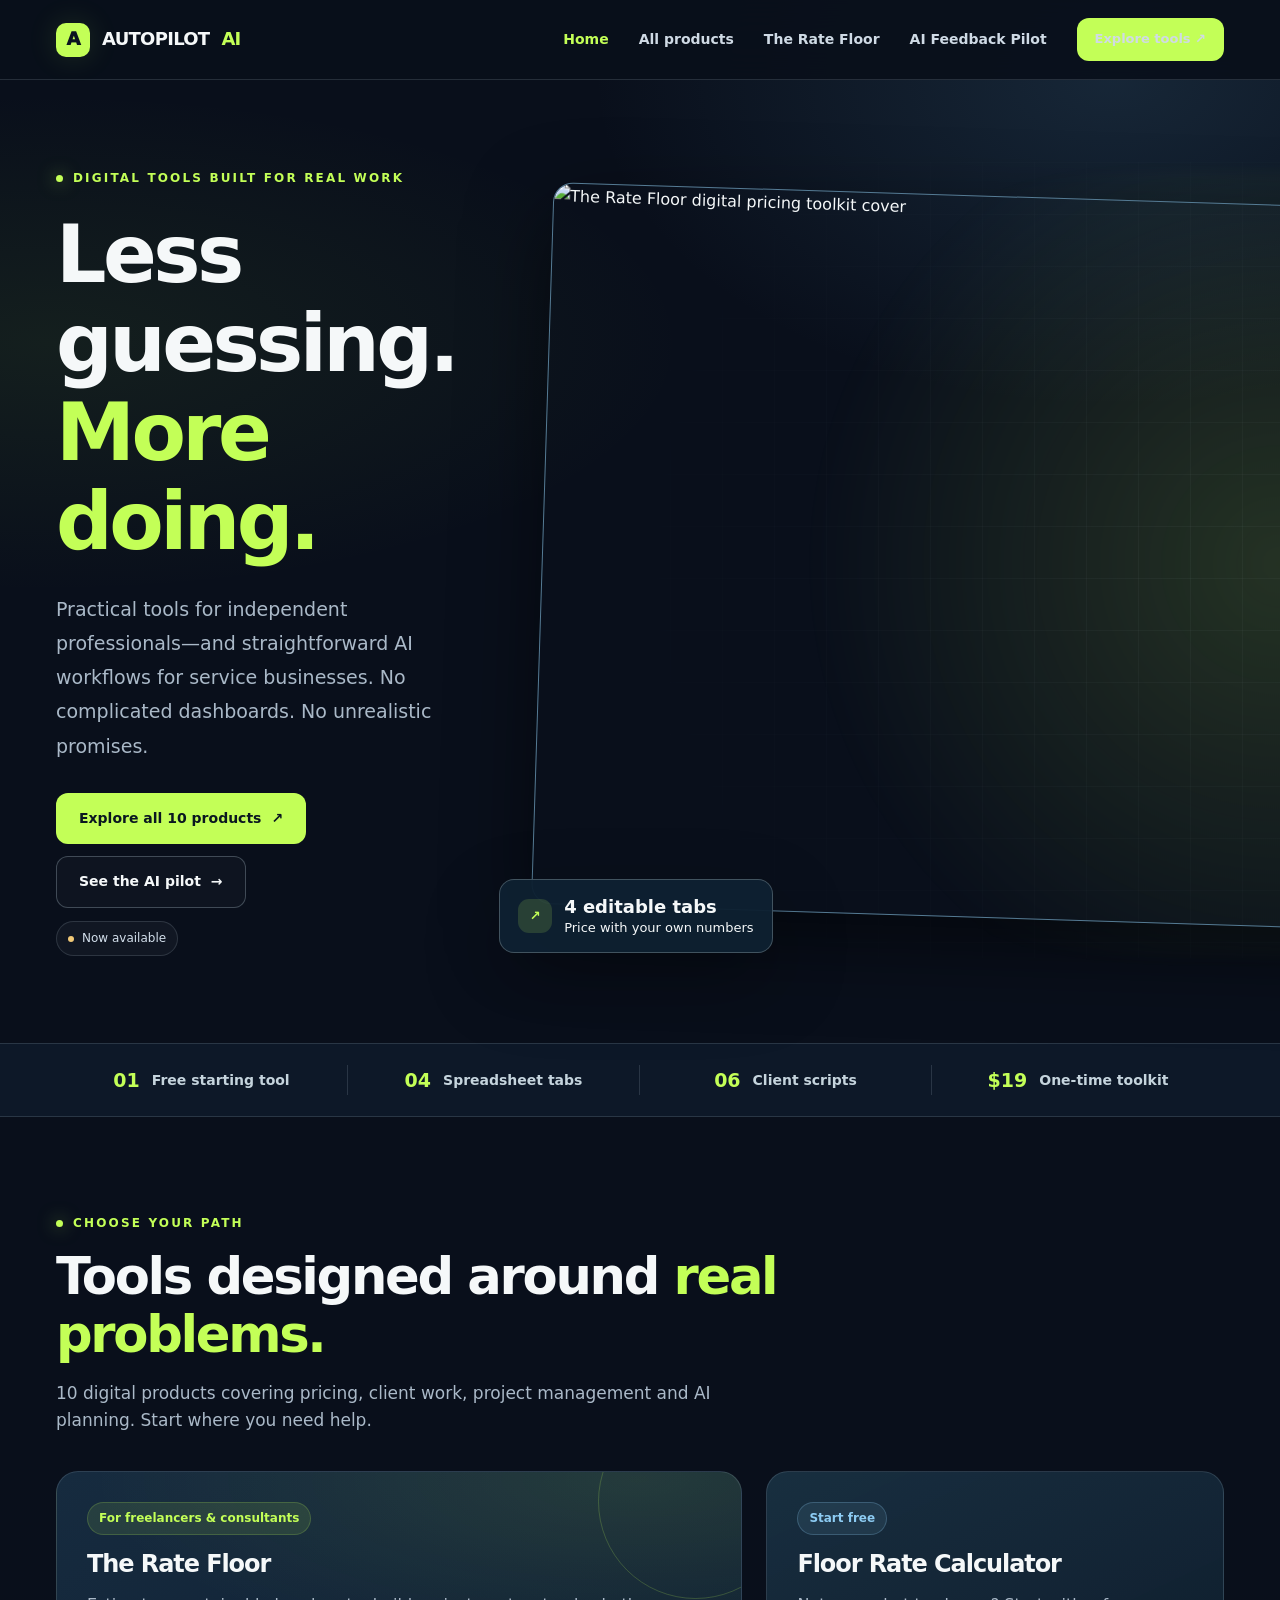
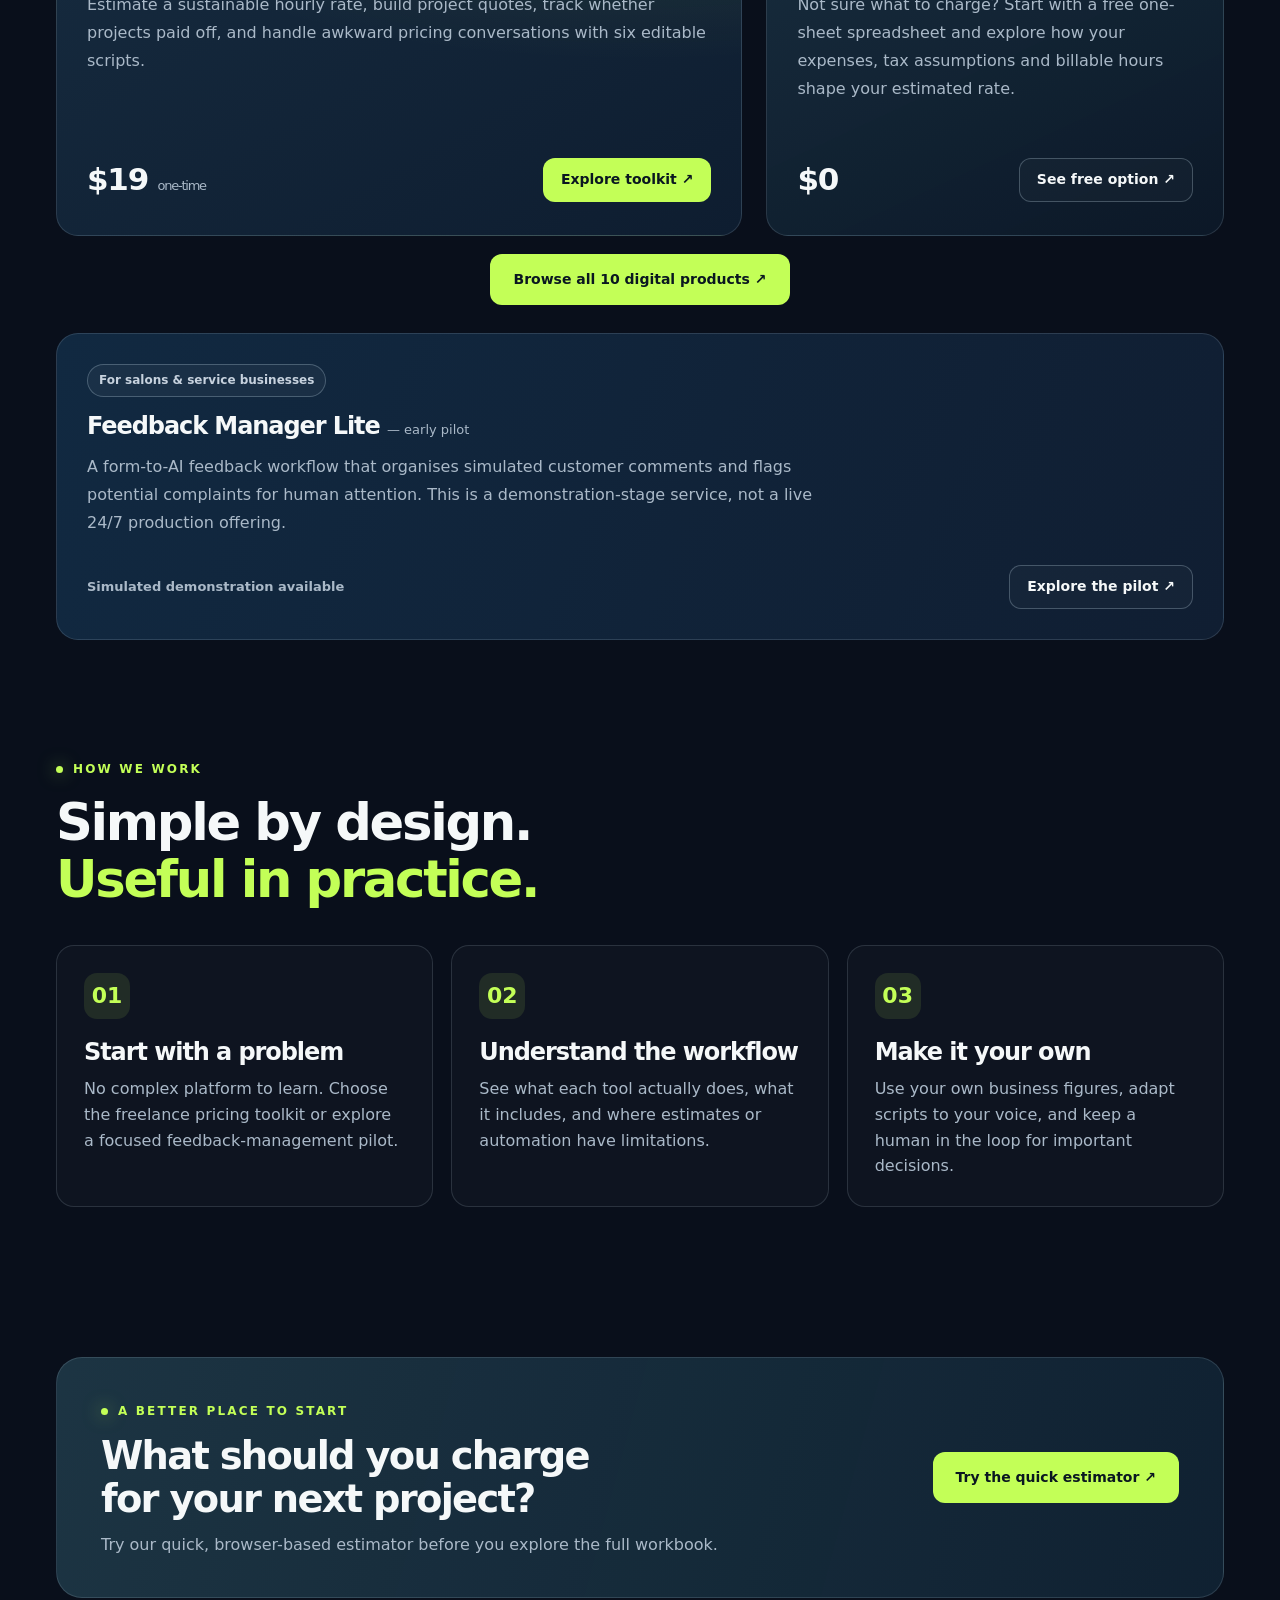
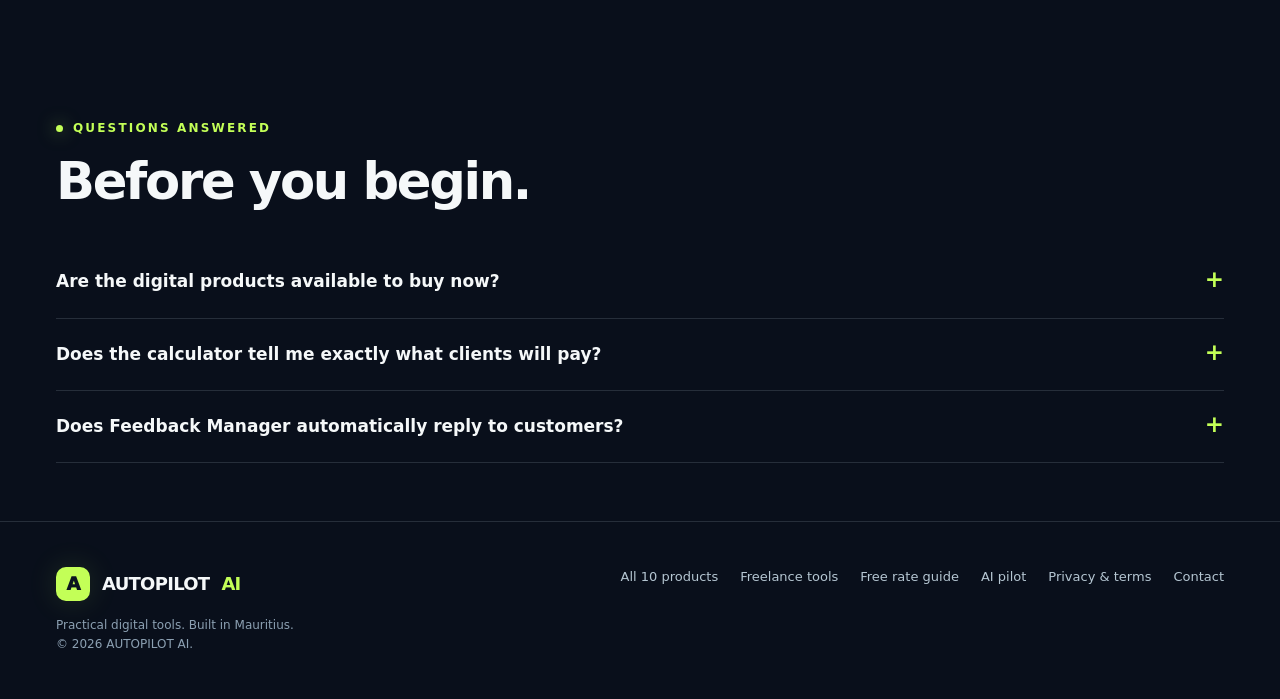
==== index.html @ db0a0a44 "Launch: link full product catalog from homepage" ====
<!doctype html>
<html lang="en">
<head>
  <meta charset="utf-8">
  <meta name="viewport" content="width=device-width,initial-scale=1">
  <title>AUTOPILOT AI | Practical tools for freelancers and service businesses</title>
  <meta name="description" content="Explore 10 digital products for freelancers and small businesses: price calculators, client trackers, invoicing tools, project planning and AI pilot discovery.">
  <meta name="theme-color" content="#090f1b">
  <meta property="og:type" content="website">
  <meta property="og:title" content="AUTOPILOT AI — tools for work that matters">
  <meta property="og:description" content="Freelance pricing tools, useful templates, and an early AI feedback pilot. Start with the free rate calculator.">
  <meta property="og:image" content="https://public-files.gumroad.com/9pat2enwmlwubpyuks0jd1e34m5k">
  <link rel="icon" href="assets/favicon.svg" type="image/svg+xml">
  <link rel="stylesheet" href="styles.css">
  <script defer src="config.js"></script><script defer src="app.js"></script>
<link rel="canonical" href="https://autopilot-ai-site.onrender.com/"><meta property="og:url" content="https://autopilot-ai-site.onrender.com/"><script type="application/ld+json">{"@context":"https://schema.org","@type":"WebSite","name":"AUTOPILOT AI","url":"https://autopilot-ai-site.onrender.com/","description":"Tools for freelancers and a simulated business-feedback pilot."}</script></head>
<body>
  <header class="nav-wrap">
    <nav class="nav container" aria-label="Main navigation">
      <a class="logo" href="index.html" aria-label="AUTOPILOT AI homepage"><span class="logo-symbol" aria-hidden="true">A</span>AUTOPILOT<span class="lime">AI</span></a>
      <button class="nav-menu" data-menu-button aria-label="Toggle navigation" aria-expanded="false" aria-controls="navigation">☰ Menu</button>
      <div class="nav-links" id="navigation" data-nav-links>
        <a href="index.html" aria-current="page">Home</a><a href="catalog.html">All products</a><a href="rate-floor.html">The Rate Floor</a><a href="feedback-manager.html">AI Feedback Pilot</a><a class="button button-primary button-sm nav-cta" href="rate-floor.html">Explore tools ↗</a>
      </div>
    </nav>
  </header>

  <main>
    <section class="hero">
      <div class="container hero-grid">
        <div>
          <div class="eyebrow">Digital tools built for real work</div>
          <h1>Less guessing.<br><span class="lime">More doing.</span></h1>
          <p class="lead">Practical tools for independent professionals—and straightforward AI workflows for service businesses. No complicated dashboards. No unrealistic promises.</p>
          <div class="button-row">
            <a class="button button-primary" href="catalog.html">Explore all 10 products <span aria-hidden="true">↗</span></a>
            <a class="button button-outline" href="feedback-manager.html">See the AI pilot <span aria-hidden="true">→</span></a>
          </div>
          <p class="subnote"><span class="availability" data-shop-status>Available now · Gumroad checkout</span></p>
        </div>
        <div class="hero-visual" aria-label="The Rate Floor product preview">
          <div class="visual-halo" aria-hidden="true"></div><div class="visual-grid" aria-hidden="true"></div>
          <div class="product-art"><img src="https://public-files.gumroad.com/9pat2enwmlwubpyuks0jd1e34m5k" alt="The Rate Floor digital pricing toolkit cover" width="1280" height="720"></div>
          <div class="float-tag float-tag-one"><span class="mini-symbol" aria-hidden="true">↗</span><span><strong>4 editable tabs</strong>Price with your own numbers</span></div>
          <div class="float-tag float-tag-two"><span class="mini-symbol" aria-hidden="true">✦</span><span><strong>6 client scripts</strong>Ready to customise</span></div>
        </div>
      </div>
    </section>
    <section class="stats-bar" aria-label="The Rate Floor at a glance">
      <div class="container stats-inner"><div class="stat"><b>01</b> Free starting tool</div><div class="stat"><b>04</b> Spreadsheet tabs</div><div class="stat"><b>06</b> Client scripts</div><div class="stat"><b>$19</b> One-time toolkit</div></div>
    </section>
    <section class="section" id="products">
      <div class="container">
        <div class="section-heading"><span class="eyebrow">Choose your path</span><h2>Tools designed around <span class="lime">real problems.</span></h2><p>10 digital products covering pricing, client work, project management and AI planning. Start where you need help.</p></div>
        <div class="product-grid">
          <article class="product-card spotlight"><div class="corner-orb" aria-hidden="true"></div><span class="tag">For freelancers & consultants</span><h3>The Rate Floor</h3><p>Estimate a sustainable hourly rate, build project quotes, track whether projects paid off, and handle awkward pricing conversations with six editable scripts.</p><div class="card-bottom"><span class="price">$19 <span class="small muted" style="font-weight:500">one-time</span></span><a href="rate-floor.html" class="button button-primary button-sm">Explore toolkit ↗</a></div></article>
          <article class="product-card"><span class="tag blue">Start free</span><h3>Floor Rate Calculator</h3><p>Not sure what to charge? Start with a free one-sheet spreadsheet and explore how your expenses, tax assumptions and billable hours shape your estimated rate.</p><div class="card-bottom"><span class="price">$0</span><a href="rate-floor.html#free-download" class="button button-outline button-sm">See free option ↗</a></div></article>
        </div>
        <div class="spacer-18"></div>
        <p style="text-align:center;margin-bottom:28px"><a class="button button-primary" href="catalog.html">Browse all 10 digital products ↗</a></p>
        <div class="product-grid" style="grid-template-columns:1fr">
          <article class="product-card" style="min-height:255px;background:linear-gradient(112deg,#112941,#101e32)"><span class="tag gray">For salons & service businesses</span><h3>Feedback Manager Lite <span class="muted small" style="font-weight:500;letter-spacing:0">— early pilot</span></h3><p style="max-width:740px">A form-to-AI feedback workflow that organises simulated customer comments and flags potential complaints for human attention. This is a demonstration-stage service, not a live 24/7 production offering.</p><div class="card-bottom"><span class="muted strong small">Simulated demonstration available</span><a href="feedback-manager.html" class="button button-outline button-sm">Explore the pilot ↗</a></div></article>
        </div>
      </div>
    </section>
    <section class="section" style="padding-top:23px">
      <div class="container"><div class="section-heading"><span class="eyebrow">How we work</span><h2>Simple by design.<br><span class="lime">Useful in practice.</span></h2></div><div class="feature-grid">
        <article class="feature"><span class="feature-icon" aria-hidden="true">01</span><h3>Start with a problem</h3><p>No complex platform to learn. Choose the freelance pricing toolkit or explore a focused feedback-management pilot.</p></article>
        <article class="feature"><span class="feature-icon" aria-hidden="true">02</span><h3>Understand the workflow</h3><p>See what each tool actually does, what it includes, and where estimates or automation have limitations.</p></article>
        <article class="feature"><span class="feature-icon" aria-hidden="true">03</span><h3>Make it your own</h3><p>Use your own business figures, adapt scripts to your voice, and keep a human in the loop for important decisions.</p></article>
      </div></div>
    </section>
    <section class="section-tight"><div class="container"><div class="banner"><div><span class="eyebrow">A better place to start</span><div class="spacer-12"></div><h2>What should you charge<br>for your next project?</h2><p>Try our quick, browser-based estimator before you explore the full workbook.</p></div><a class="button button-primary" href="rate-floor.html#rate-estimator">Try the quick estimator ↗</a></div></div></section>
    <section class="section-tight"><div class="container"><div class="section-heading"><span class="eyebrow">Questions answered</span><h2>Before you begin.</h2></div>
      <details class="qa"><summary>Are the digital products available to buy now?</summary><p>Yes. All 10 digital products are listed on Gumroad, including the free calculator. Gumroad handles purchases, payment processing and file delivery.</p></details>
      <details class="qa"><summary>Does the calculator tell me exactly what clients will pay?</summary><p>No. It estimates what you may need to charge based on your own inputs. Market demand, skill level, your positioning, and local taxes can change the price you actually quote.</p></details>
      <details class="qa"><summary>Does Feedback Manager automatically reply to customers?</summary><p>No. The early pilot categorises feedback and flags comments for a business owner to review. It does not respond to customers or guarantee round-the-clock operation.</p></details>
    </div></section>
  </main>
  <footer class="footer"><div class="container footer-row"><div><a class="logo" href="index.html"><span class="logo-symbol" aria-hidden="true">A</span>AUTOPILOT<span class="lime">AI</span></a><p>Practical digital tools. Built in Mauritius.<br>© <span class="year" data-year>2026</span> AUTOPILOT AI.</p></div><div class="footer-nav"><a href="catalog.html">All 10 products</a><a href="rate-floor.html">Freelance tools</a><a href="freelance-hourly-rate-guide.html">Free rate guide</a><a href="feedback-manager.html">AI pilot</a><a href="privacy.html">Privacy & terms</a><a href="mailto:suhailsunder@gmail.com?subject=AUTOPILOT%20AI%20enquiry" data-contact-email data-email-subject="AUTOPILOT AI enquiry">Contact</a></div></div></footer>
</body>
</html>
---- styles.css ----
:root {
  color-scheme: dark;
  --bg: #090f1b; --bg2:#0f1c30; --panel:#102135; --panel2:#14283d;
  --lime:#c3ff57; --lime-dark:#9ce029; --ink:#f5f8f9; --muted:#aab9c8;
  --line:rgba(210,233,245,.14); --line-strong:rgba(210,233,245,.25);
  --shade:0 28px 76px rgba(0,0,0,.3); --radius:22px;
}
*{box-sizing:border-box} html{scroll-behavior:smooth}
body{margin:0; background:var(--bg); color:var(--ink);font:400 16px/1.6 system-ui,-apple-system,"Segoe UI",Roboto,Helvetica,Arial,sans-serif;overflow-x:hidden}
body::before{content:"";position:absolute;top:0;left:0;width:100%;height:780px;pointer-events:none;z-index:-1;background:radial-gradient(ellipse 58% 60% at 87% 10%,rgba(73,126,160,.21),transparent 70%),radial-gradient(ellipse 62% 40% at 4% 44%,rgba(132,191,60,.09),transparent 80%)}
a{color:inherit;text-decoration:none}a:focus-visible,button:focus-visible,input:focus-visible,select:focus-visible{outline:3px solid var(--lime);outline-offset:3px}button,input,select{font:inherit}button{cursor:pointer}
img{max-width:100%;display:block}::selection{background:var(--lime);color:#09141d}
.container{width:min(1168px,calc(100% - 48px));margin-inline:auto}.section{padding:92px 0}.section-tight{padding:58px 0}.eyebrow{display:inline-flex;align-items:center;gap:10px;text-transform:uppercase;letter-spacing:.18em;color:var(--lime);font-size:12px;font-weight:800}.eyebrow::before{content:"";height:7px;width:7px;background:var(--lime);border-radius:50%;box-shadow:0 0 18px rgba(195,255,87,.65)}
h1,h2,h3,p{margin:0}h1,h2,h3{line-height:1.12;letter-spacing:-.045em}h1{font-size:clamp(48px,6.2vw,86px);font-weight:850}h2{font-size:clamp(33px,4vw,54px);font-weight:800}h3{font-size:24px}.lead{font-size:clamp(17px,1.7vw,19px);line-height:1.8;color:var(--muted);max-width:640px}.muted{color:var(--muted)}.lime{color:var(--lime)}.strong{font-weight:700}.small{font-size:13px}.mono{font-variant-numeric:tabular-nums}.spacer-12{height:12px}.spacer-18{height:18px}.spacer-28{height:28px}.spacer-38{height:38px}.text-center{text-align:center}
.nav-wrap{position:sticky;top:0;z-index:60;border-bottom:1px solid var(--line);background:rgba(9,16,27,.92);backdrop-filter:blur(22px);-webkit-backdrop-filter:blur(22px)}
.nav{min-height:79px;display:flex;align-items:center;justify-content:space-between;gap:20px}.logo{display:inline-flex;align-items:center;gap:12px;font-size:18px;font-weight:850;letter-spacing:-.04em;white-space:nowrap}.logo-symbol{width:34px;height:34px;display:grid;place-items:center;background:var(--lime);border-radius:10px;color:#0b1420;font-weight:950;box-shadow:0 0 30px rgba(195,255,87,.13)}.nav-links{display:flex;gap:30px;align-items:center}.nav-links a{color:#cfdae5;font-size:14px;font-weight:600}.nav-links a:hover,.nav-links a[aria-current=page]{color:var(--lime)}.nav-menu{display:none;background:transparent;border:1px solid var(--line-strong);border-radius:10px;color:var(--ink);height:40px;padding:0 12px}.nav-cta{font-size:13px!important;padding:11px 17px!important}
.button{display:inline-flex;justify-content:center;align-items:center;gap:10px;border-radius:12px;padding:15px 22px;border:1px solid transparent;font-weight:800;font-size:14px;line-height:1.4;transition:transform .18s ease,background .18s ease,border-color .18s ease;min-height:50px}.button:hover:not([aria-disabled=true]){transform:translateY(-2px)}.button-primary{background:var(--lime);color:#0a1720}.button-primary:hover:not([aria-disabled=true]){background:#d5ff89}.button-outline{border-color:var(--line-strong);background:rgba(250,250,250,.025);color:var(--ink)}.button-outline:hover{border-color:var(--lime)}.button-disabled,[aria-disabled=true].button{background:#324153!important;color:#b5c1cc!important;border-color:#34485d!important;cursor:not-allowed;opacity:.9}.button-sm{min-height:42px;padding:11px 17px}.button-row{display:flex;align-items:center;flex-wrap:wrap;gap:12px}.subnote{font-size:12px;color:#9eadba;margin-top:13px;line-height:1.6}
.hero{padding:82px 0 85px}.hero-grid{display:grid;grid-template-columns:1.04fr .96fr;gap:58px;align-items:center}.hero h1{margin:22px 0 25px;max-width:720px}.hero .lead{margin-bottom:30px}.hero-visual{position:relative;padding:40px 22px 34px 28px}.visual-halo{position:absolute;inset:1% -5% 0 10%;border-radius:42%;background:radial-gradient(circle at center,rgba(199,255,89,.15),transparent 64%);filter:blur(6px)}.visual-grid{position:absolute;inset:0;opacity:.3;background-image:linear-gradient(var(--line) 1px,transparent 1px),linear-gradient(90deg,var(--line) 1px,transparent 1px);background-size:52px 52px;mask-image:radial-gradient(circle at center,black,transparent 75%)}.product-art{position:relative;border-radius:20px;overflow:hidden;transform:rotate(1.8deg);border:1px solid #557b94;box-shadow:0 28px 80px rgba(0,0,0,.5)}.product-art img{aspect-ratio:16/9;object-fit:cover;width:100%}.float-tag{position:absolute;z-index:3;display:flex;align-items:center;gap:12px;padding:16px 18px;border:1px solid rgba(237,255,255,.23);background:rgba(14,33,49,.96);border-radius:15px;box-shadow:var(--shade);font-size:13px;line-height:1.2}.float-tag strong{display:block;font-size:18px;margin-bottom:3px}.float-tag-one{left:-15px;bottom:5px}.float-tag-two{right:-15px;top:6px}.mini-symbol{width:34px;height:34px;border-radius:11px;display:grid;place-items:center;background:rgba(195,255,87,.15);color:var(--lime);font-weight:800}.availability{display:inline-flex;align-items:center;gap:8px;font-size:12px;color:#d3dfeb;padding:7px 11px;border:1px solid var(--line);border-radius:100px;background:rgba(255,255,255,.035)}.availability::before{content:"";width:6px;height:6px;background:#f1c977;border-radius:50%}
.stats-bar{border-block:1px solid var(--line);background:rgba(15,28,46,.68)}.stats-inner{display:grid;grid-template-columns:repeat(4,1fr);padding:21px 0}.stat{display:flex;align-items:center;justify-content:center;gap:12px;border-right:1px solid var(--line);color:#c5d4dd;font-size:14px;font-weight:700}.stat:last-child{border-right:0}.stat b{color:var(--lime);font-size:19px}
.section-heading{max-width:730px;margin-bottom:36px}.section-heading .eyebrow{margin-bottom:15px}.section-heading p{margin-top:17px;color:var(--muted);font-size:17px}.product-grid{display:grid;grid-template-columns:1.2fr .8fr;gap:24px}.product-grid.three{grid-template-columns:repeat(3,1fr)}.product-card{position:relative;border:1px solid var(--line);border-radius:var(--radius);padding:30px;min-height:365px;background:linear-gradient(155deg,rgba(30,59,78,.72),rgba(13,26,42,.84));display:flex;flex-direction:column;overflow:hidden}.product-card.spotlight{background:radial-gradient(ellipse 80% 50% at 85% 2%,rgba(195,255,87,.10),transparent),linear-gradient(150deg,#162b3f,#0e1d30)}.product-card p{color:var(--muted);margin-top:13px;line-height:1.75}.product-card .card-bottom{margin-top:auto;padding-top:28px;display:flex;gap:12px;align-items:center;justify-content:space-between}.product-card .tag{margin-bottom:16px}.price{font-size:31px;font-weight:850;letter-spacing:-.04em}.product-card .corner-orb{position:absolute;right:-52px;top:-68px;border:1px solid rgba(195,255,87,.20);height:195px;width:195px;border-radius:50%;pointer-events:none}.tag{display:inline-flex;align-items:center;gap:7px;border-radius:30px;background:rgba(195,255,87,.1);color:var(--lime);border:1px solid rgba(195,255,87,.18);padding:6px 11px;font-size:12px;font-weight:750;align-self:flex-start}.tag.blue{color:#8dccf3;border-color:rgba(141,204,243,.24);background:rgba(141,204,243,.09)}.tag.gray{color:#c7d2de;border-color:var(--line-strong);background:rgba(255,255,255,.04)}
.feature-grid{display:grid;grid-template-columns:repeat(3,1fr);gap:18px}.feature{background:rgba(255,255,255,.025);border:1px solid var(--line);border-radius:18px;padding:27px}.feature .number{display:block;color:var(--lime);font-weight:800;margin-bottom:24px}.feature p{color:var(--muted);margin-top:11px}.feature-icon{width:46px;height:46px;border-radius:13px;display:grid;place-items:center;color:var(--lime);background:rgba(195,255,87,.1);margin-bottom:20px;font-weight:800;font-size:22px}
.banner{background:linear-gradient(105deg,rgba(32,59,74,.85),rgba(18,40,58,.75));border:1px solid var(--line);border-radius:26px;padding:39px 44px;display:flex;align-items:center;justify-content:space-between;gap:40px}.banner h2{font-size:clamp(29px,3vw,42px)}.banner p{margin-top:12px;color:var(--muted)}
.footer{border-top:1px solid var(--line);padding:45px 0}.footer-row{display:flex;align-items:flex-start;justify-content:space-between;gap:25px}.footer-nav{display:flex;flex-wrap:wrap;gap:22px}.footer-nav a{color:#b5c6d2;font-size:13px}.footer-nav a:hover{color:var(--lime)}.footer p{margin-top:15px;font-size:12px;color:#8ca0b2}.year{font-variant-numeric:tabular-nums}
.page-hero{padding:74px 0 83px}.page-hero-grid{display:grid;grid-template-columns:1.12fr .88fr;gap:72px;align-items:center}.page-hero h1{font-size:clamp(47px,5.8vw,76px);margin:22px 0}.page-hero .lead{margin-bottom:27px}.page-hero .product-art{transform:rotate(0deg)}.checklist{display:flex;flex-wrap:wrap;gap:13px 20px;margin:19px 0 34px}.checklist span{display:inline-flex;gap:8px;align-items:center;font-size:13px;color:#c5d7e3}.checklist span::before{content:"✓";color:var(--lime);font-weight:900}.hint{border:1px solid rgba(241,201,119,.26);background:rgba(241,201,119,.065);border-radius:13px;padding:13px 16px;font-size:13px;line-height:1.7;color:#e7d9ad}.hint strong{color:#ffe2a1}
.tool-grid{display:grid;grid-template-columns:repeat(2,1fr);gap:20px}.tool-card{padding:28px;background:linear-gradient(160deg,rgba(27,46,66,.75),rgba(12,27,44,.75));border-radius:19px;border:1px solid var(--line)}.tool-card h3{margin:17px 0 10px;font-size:22px}.tool-card p{color:var(--muted)}.tool-id{display:grid;place-items:center;width:42px;height:42px;border:1px solid rgba(195,255,87,.25);border-radius:12px;color:var(--lime);background:rgba(195,255,87,.09);font-weight:800}
.calculator-layout{display:grid;grid-template-columns:1.12fr .88fr;gap:24px;align-items:stretch}.calculator-panel{border:1px solid var(--line-strong);border-radius:23px;padding:29px;background:linear-gradient(145deg,#162f44,#0f2031)}.calculator-panel h3{font-size:25px;margin-bottom:9px}.calc-grid{display:grid;grid-template-columns:repeat(2,1fr);gap:18px;margin-top:26px}.field{display:flex;flex-direction:column;gap:9px}.field label{font-size:13px;font-weight:650;color:#d5e4ec}.field input,.field select{height:48px;width:100%;border-radius:11px;border:1px solid rgba(215,237,248,.2);background:#091a2a;padding:0 13px;color:white;outline-offset:3px}.field input:focus,.field select:focus{border-color:var(--lime)}.calc-result{background:linear-gradient(153deg,#202f39,#162b35);border:1px solid rgba(195,255,87,.21);border-radius:23px;padding:32px;display:flex;flex-direction:column;justify-content:center;min-height:350px}.calc-result .big-number{font-size:clamp(47px,5vw,74px);font-weight:900;letter-spacing:-.075em;line-height:1.1;color:var(--lime);margin:18px 0 6px;overflow-wrap:anywhere}.calc-result p{color:var(--muted)}.calc-result .result-divider{height:1px;background:var(--line);margin:27px 0}.calc-info{display:flex;justify-content:space-between;gap:12px;margin-bottom:10px;color:#cbdbe4;font-size:14px}.calc-info b{color:white}.legal-copy{max-width:790px}.legal-copy h2{font-size:30px;margin:34px 0 11px}.legal-copy p{margin:0 0 19px;color:#c0cfda}.legal-copy a{color:var(--lime);text-decoration:underline}.qa{border-bottom:1px solid var(--line);padding:22px 0}.qa summary{list-style:none;display:flex;justify-content:space-between;gap:20px;font-weight:750;cursor:pointer;font-size:17px}.qa summary::-webkit-details-marker{display:none}.qa summary::after{content:"+";font-size:23px;line-height:1;color:var(--lime)}.qa[open] summary::after{content:"−"}.qa p{color:var(--muted);padding-top:12px;max-width:780px}.steps{counter-reset:steps}.step{position:relative;padding:30px 29px 30px 85px;border:1px solid var(--line);border-radius:18px;margin-bottom:14px;background:rgba(255,255,255,.025)}.step::before{counter-increment:steps;content:"0" counter(steps);position:absolute;left:27px;top:31px;color:var(--lime);font-weight:900;font-size:21px}.step h3{font-size:19px;margin-bottom:8px}.step p{color:var(--muted)}
@media(max-width:1000px){.hero-grid,.page-hero-grid{gap:25px}.hero-visual{padding:25px 9px}.float-tag-one{left:-10px}.float-tag-two{right:-10px}.nav-links{gap:20px}.product-grid.three{grid-template-columns:repeat(2,1fr)}}
@media(max-width:760px){.container{width:min(100% - 34px,1168px)}.nav{min-height:70px}.nav-menu{display:block}.nav-links{display:none;position:absolute;top:69px;left:0;right:0;background:#101d2d;padding:20px 17px;border-bottom:1px solid var(--line);flex-direction:column;align-items:stretch;gap:14px}.nav-links.open{display:flex}.nav-links a{padding:7px 10px}.nav-links .nav-cta{justify-content:center}.nav .nav-extra{display:none}.hero{padding:59px 0 70px}.hero-grid,.page-hero-grid{grid-template-columns:1fr}.hero-visual{padding:20px 10px 35px;margin-top:24px}.visual-grid{inset:0}.product-art{max-width:540px;margin-inline:auto}.float-tag-two{top:0;right:-2px}.float-tag-one{left:-2px;bottom:6px}.stats-inner{grid-template-columns:repeat(2,1fr);gap:18px 0}.stat:nth-child(2){border-right:0}.stat{font-size:12px}.section{padding:67px 0}.section-tight{padding:40px 0}.product-grid,.product-grid.three,.feature-grid,.tool-grid,.calculator-layout{grid-template-columns:1fr}.product-card{min-height:320px}.banner{align-items:flex-start;flex-direction:column;padding:29px 24px;gap:20px}.footer-row{flex-direction:column}.page-hero{padding:57px 0 62px}.page-hero-grid .product-art{margin-top:24px}.calc-grid{grid-template-columns:1fr 1fr}}
@media(max-width:440px){h1{font-size:49px}.hero h1{font-size:46px}.button-row{align-items:stretch}.button-row .button{width:100%}.float-tag{padding:10px 12px;font-size:11px}.float-tag strong{font-size:14px}.float-tag .mini-symbol{height:27px;width:27px}.float-tag-two{top:6px}.float-tag-one{bottom:0}.stats-inner{grid-template-columns:1fr 1fr}.stat{padding:0 5px;gap:7px}.stat b{font-size:16px}.calculator-panel,.calc-result{padding:22px}.calc-grid{grid-template-columns:1fr}.calc-result .big-number{font-size:52px}.feature{padding:23px}.product-card{padding:23px}.availability{font-size:11px}}
@media(prefers-reduced-motion:reduce){*,*:before,*:after{scroll-behavior:auto!important;transition:none!important}}
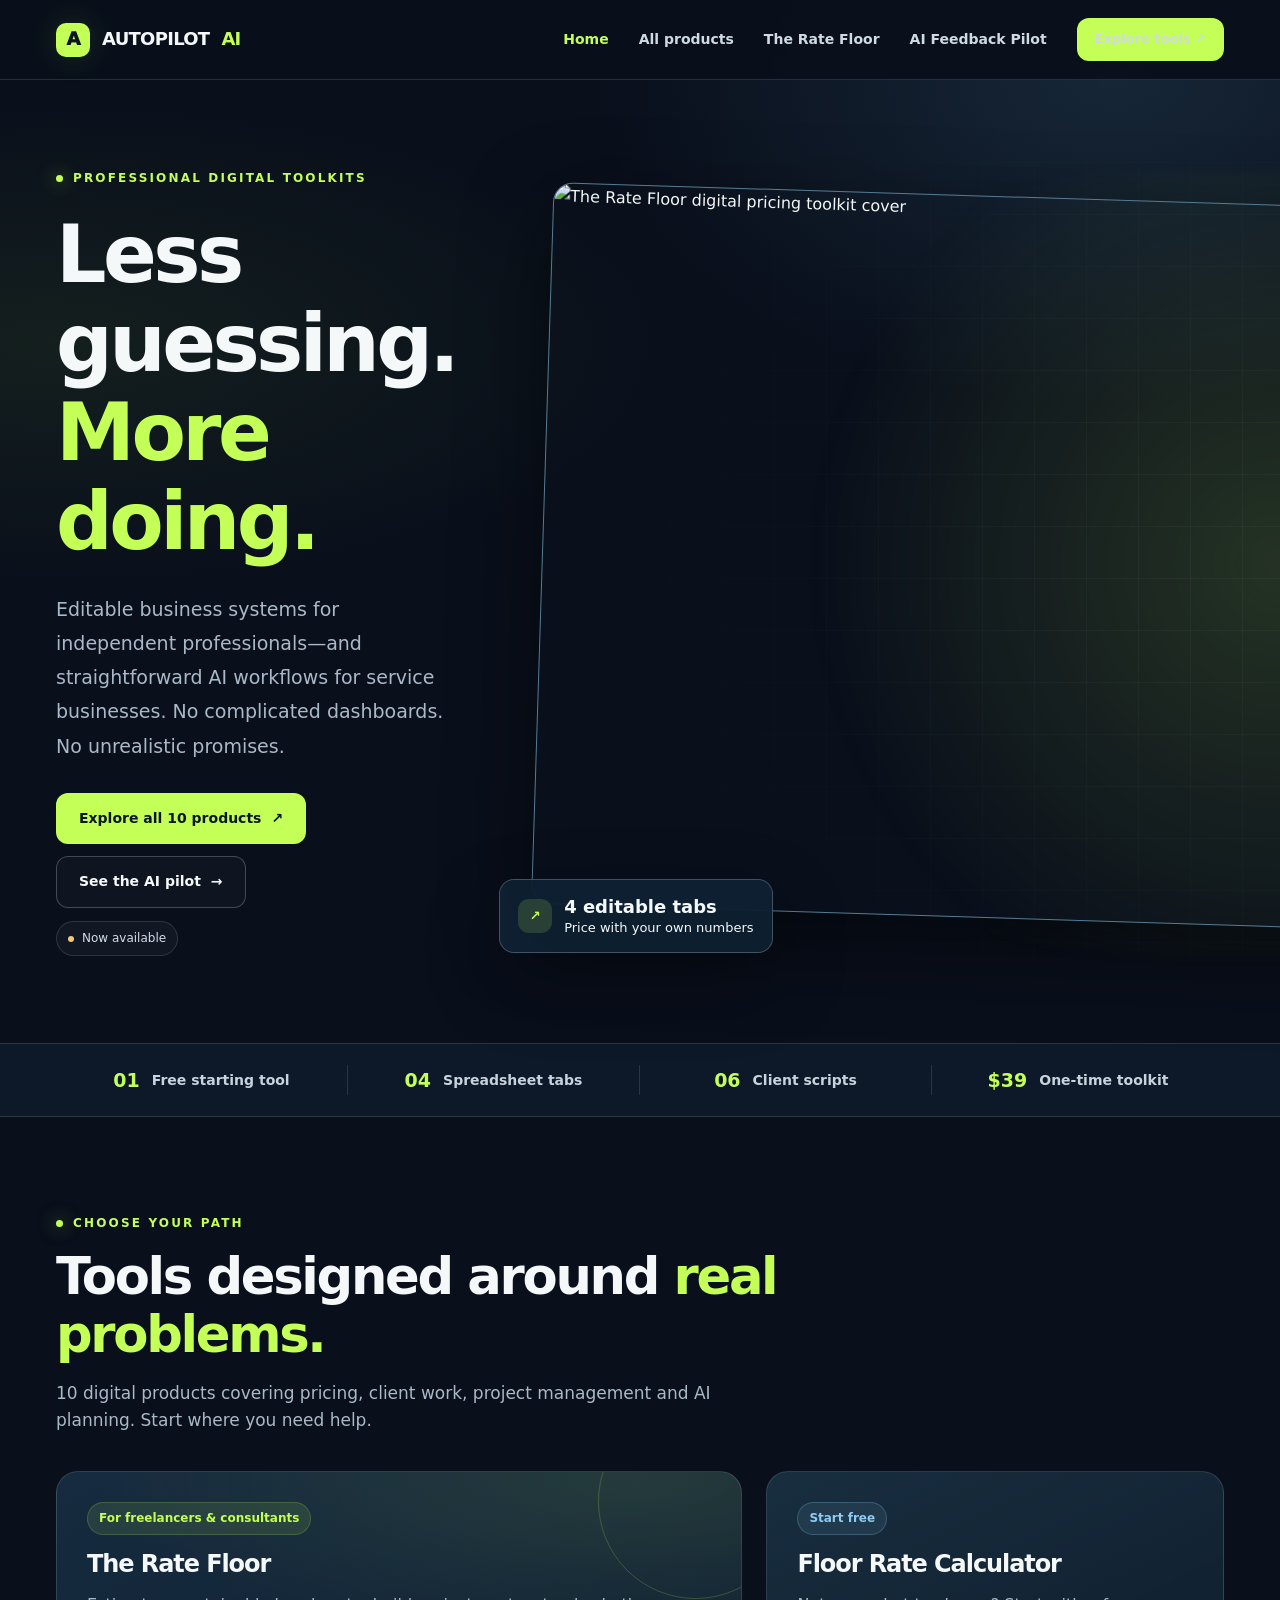
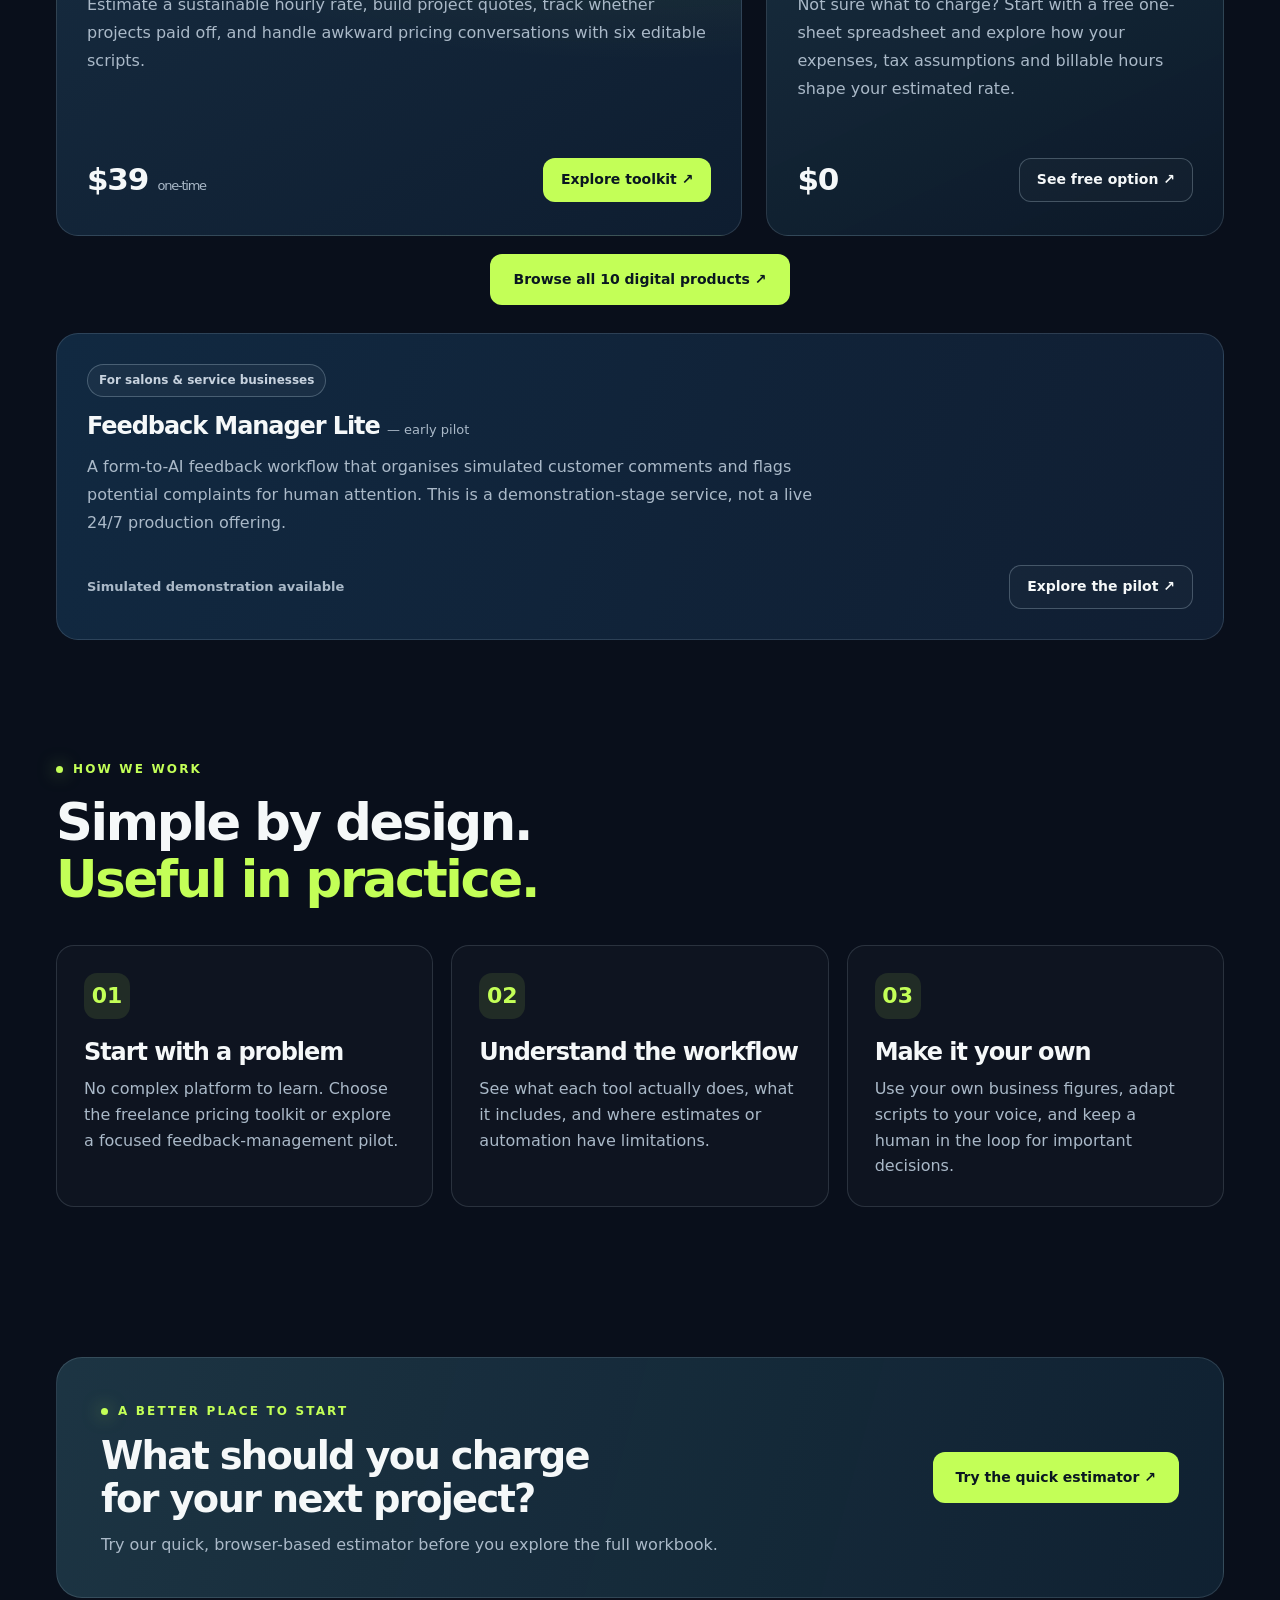
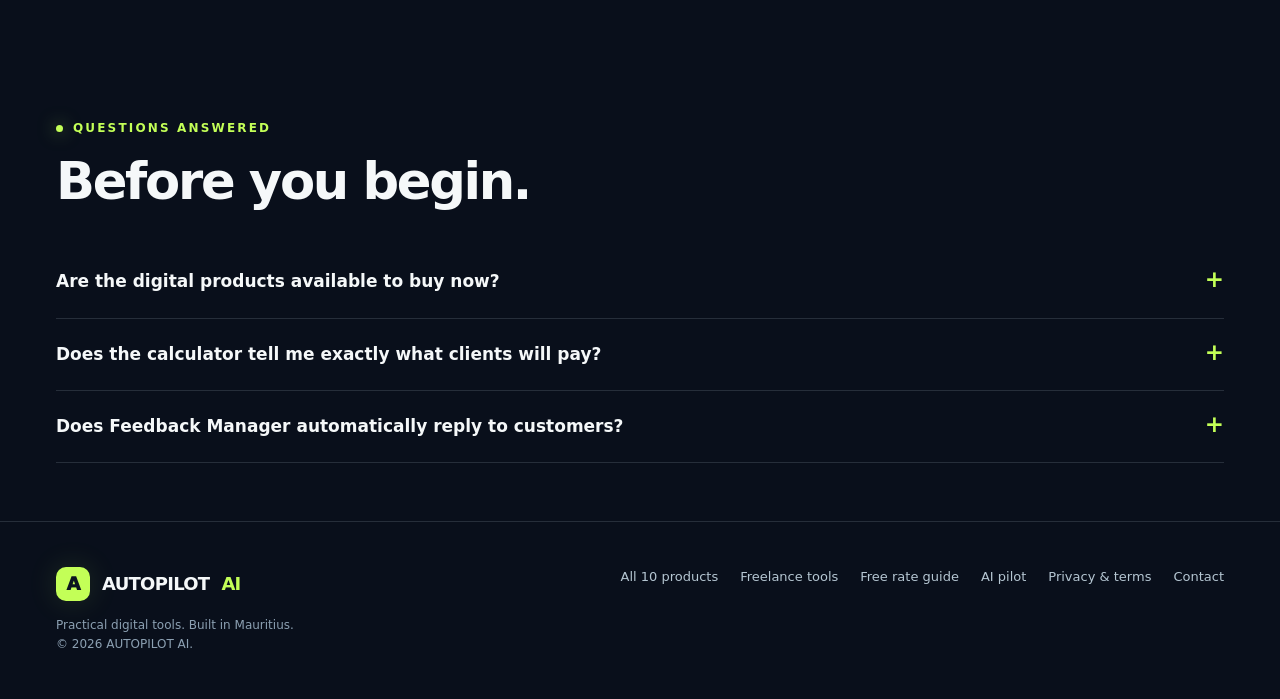
==== commit c915efc7: "Premium positioning: align verified prices and refined visual styling" ====
--- a/index.html
+++ b/index.html
@@ -29,9 +29,9 @@
     <section class="hero">
       <div class="container hero-grid">
         <div>
-          <div class="eyebrow">Digital tools built for real work</div>
+          <div class="eyebrow">Professional digital toolkits</div>
           <h1>Less guessing.<br><span class="lime">More doing.</span></h1>
-          <p class="lead">Practical tools for independent professionals—and straightforward AI workflows for service businesses. No complicated dashboards. No unrealistic promises.</p>
+          <p class="lead">Editable business systems for independent professionals—and straightforward AI workflows for service businesses. No complicated dashboards. No unrealistic promises.</p>
           <div class="button-row">
             <a class="button button-primary" href="catalog.html">Explore all 10 products <span aria-hidden="true">↗</span></a>
             <a class="button button-outline" href="feedback-manager.html">See the AI pilot <span aria-hidden="true">→</span></a>
@@ -47,13 +47,13 @@
       </div>
     </section>
     <section class="stats-bar" aria-label="The Rate Floor at a glance">
-      <div class="container stats-inner"><div class="stat"><b>01</b> Free starting tool</div><div class="stat"><b>04</b> Spreadsheet tabs</div><div class="stat"><b>06</b> Client scripts</div><div class="stat"><b>$19</b> One-time toolkit</div></div>
+      <div class="container stats-inner"><div class="stat"><b>01</b> Free starting tool</div><div class="stat"><b>04</b> Spreadsheet tabs</div><div class="stat"><b>06</b> Client scripts</div><div class="stat"><b>$39</b> One-time toolkit</div></div>
     </section>
     <section class="section" id="products">
       <div class="container">
         <div class="section-heading"><span class="eyebrow">Choose your path</span><h2>Tools designed around <span class="lime">real problems.</span></h2><p>10 digital products covering pricing, client work, project management and AI planning. Start where you need help.</p></div>
         <div class="product-grid">
-          <article class="product-card spotlight"><div class="corner-orb" aria-hidden="true"></div><span class="tag">For freelancers & consultants</span><h3>The Rate Floor</h3><p>Estimate a sustainable hourly rate, build project quotes, track whether projects paid off, and handle awkward pricing conversations with six editable scripts.</p><div class="card-bottom"><span class="price">$19 <span class="small muted" style="font-weight:500">one-time</span></span><a href="rate-floor.html" class="button button-primary button-sm">Explore toolkit ↗</a></div></article>
+          <article class="product-card spotlight"><div class="corner-orb" aria-hidden="true"></div><span class="tag">For freelancers & consultants</span><h3>The Rate Floor</h3><p>Estimate a sustainable hourly rate, build project quotes, track whether projects paid off, and handle awkward pricing conversations with six editable scripts.</p><div class="card-bottom"><span class="price">$39 <span class="small muted" style="font-weight:500">one-time</span></span><a href="rate-floor.html" class="button button-primary button-sm">Explore toolkit ↗</a></div></article>
           <article class="product-card"><span class="tag blue">Start free</span><h3>Floor Rate Calculator</h3><p>Not sure what to charge? Start with a free one-sheet spreadsheet and explore how your expenses, tax assumptions and billable hours shape your estimated rate.</p><div class="card-bottom"><span class="price">$0</span><a href="rate-floor.html#free-download" class="button button-outline button-sm">See free option ↗</a></div></article>
         </div>
         <div class="spacer-18"></div>
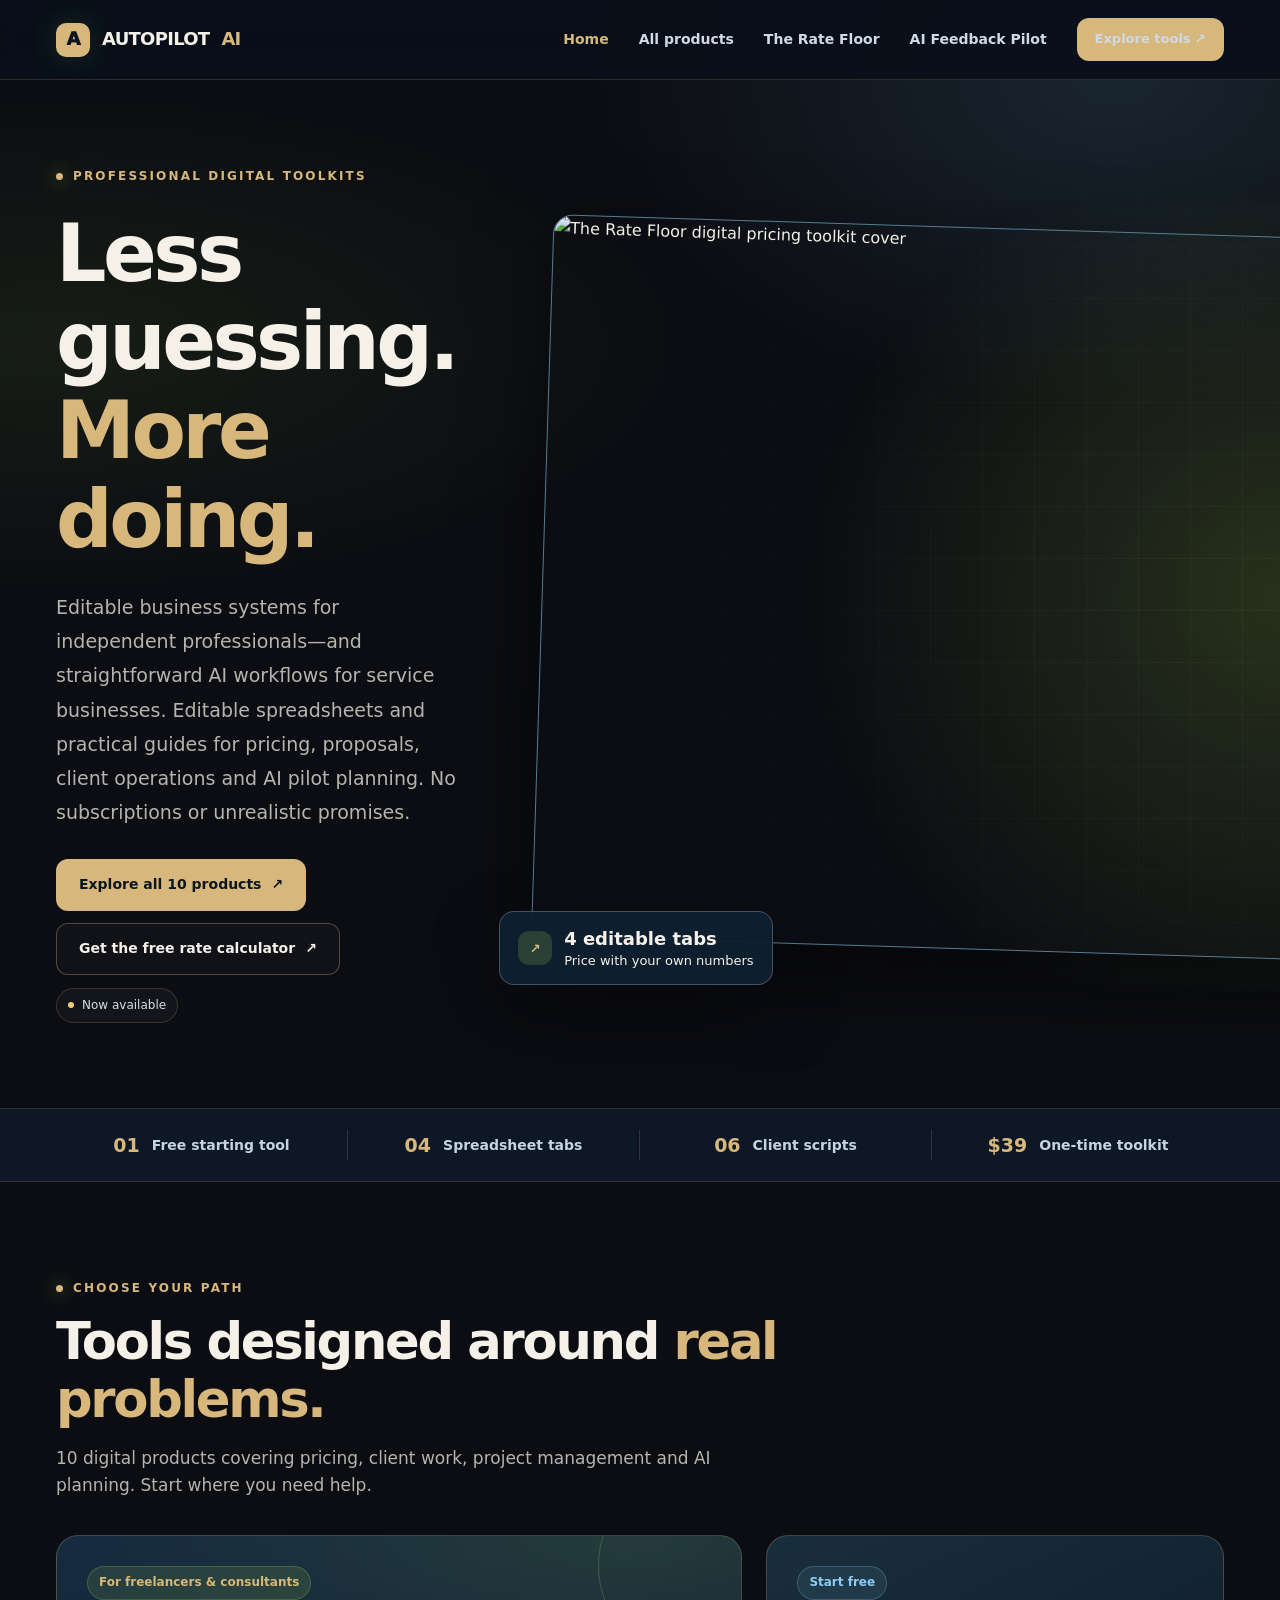
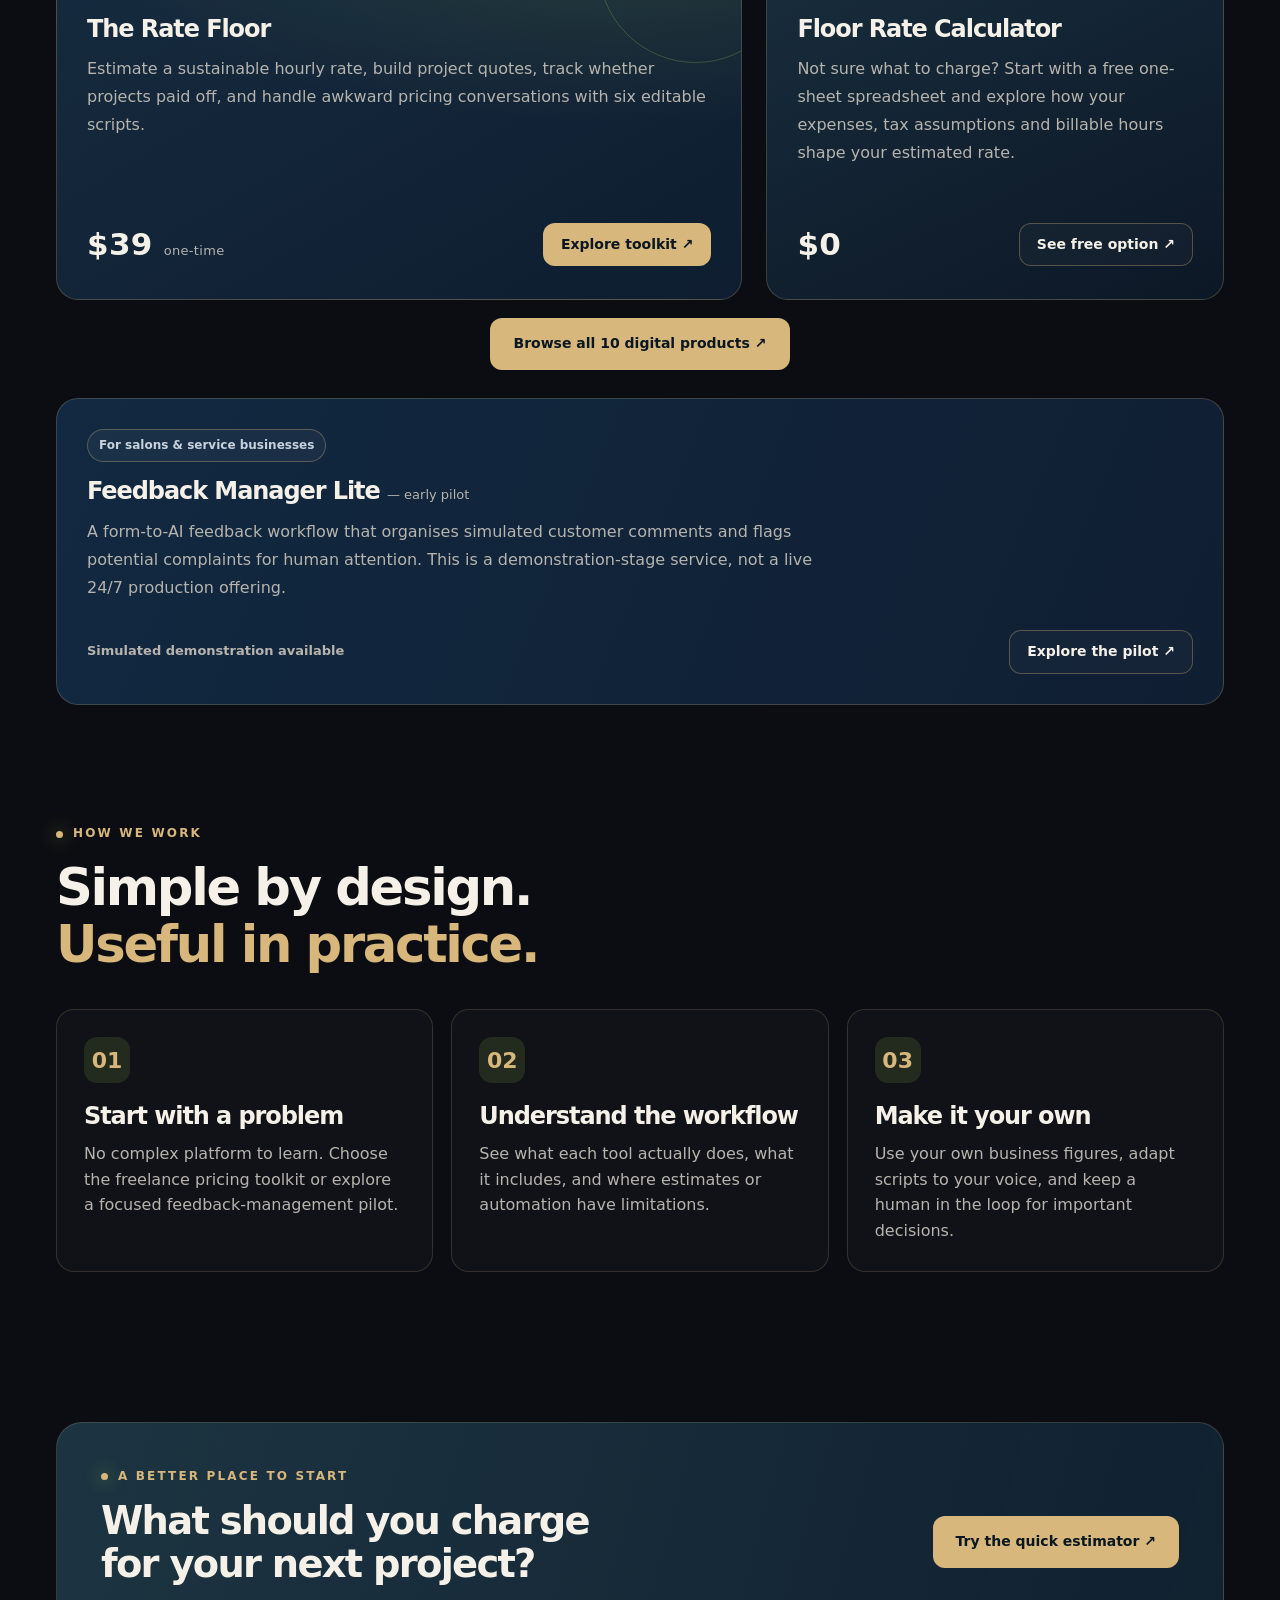
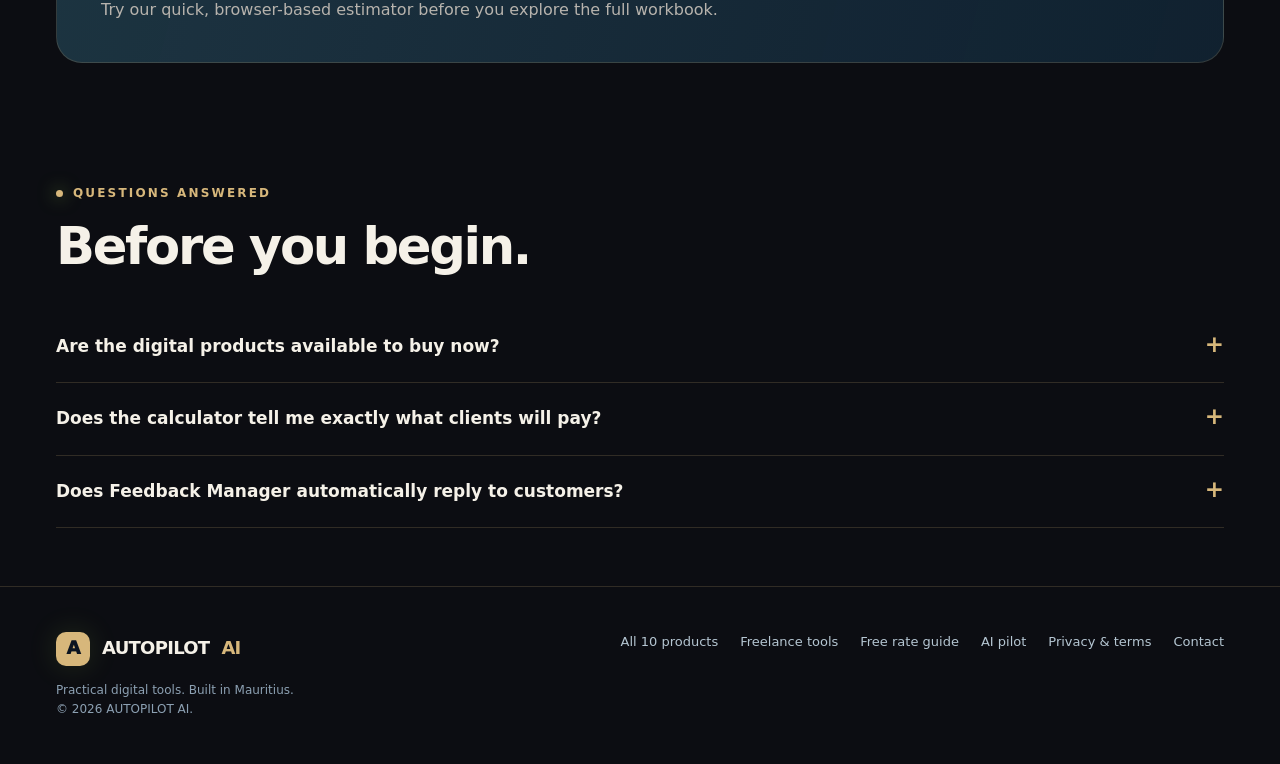
==== commit ac1ad874: "Acquisition: put free rate calculator in primary homepage hero with campaign tracking" ====
--- a/index.html
+++ b/index.html
@@ -31,10 +31,10 @@
         <div>
           <div class="eyebrow">Professional digital toolkits</div>
           <h1>Less guessing.<br><span class="lime">More doing.</span></h1>
-          <p class="lead">Editable business systems for independent professionals—and straightforward AI workflows for service businesses. No complicated dashboards. No unrealistic promises.</p>
+          <p class="lead">Editable business systems for independent professionals—and straightforward AI workflows for service businesses. Editable spreadsheets and practical guides for pricing, proposals, client operations and AI pilot planning. No subscriptions or unrealistic promises.</p>
           <div class="button-row">
             <a class="button button-primary" href="catalog.html">Explore all 10 products <span aria-hidden="true">↗</span></a>
-            <a class="button button-outline" href="feedback-manager.html">See the AI pilot <span aria-hidden="true">→</span></a>
+            <a class="button button-outline" href="https://suhailsonic4.gumroad.com/l/floor-rate-calculator?utm_source=autopilotai&amp;utm_medium=website&amp;utm_campaign=free_calculator_hero" target="_blank" rel="noopener noreferrer">Get the free rate calculator <span aria-hidden="true">↗</span></a>
           </div>
           <p class="subnote"><span class="availability" data-shop-status>Available now · Gumroad checkout</span></p>
         </div>
--- a/styles.css
+++ b/styles.css
@@ -1,8 +1,8 @@
 :root {
   color-scheme: dark;
-  --bg: #090f1b; --bg2:#0f1c30; --panel:#102135; --panel2:#14283d;
-  --lime:#c3ff57; --lime-dark:#9ce029; --ink:#f5f8f9; --muted:#aab9c8;
-  --line:rgba(210,233,245,.14); --line-strong:rgba(210,233,245,.25);
+  --bg: #0c0d12; --bg2:#171923; --panel:#1b1c26; --panel2:#252633;
+  --lime:#d7b77b; --lime-dark:#bd9658; --ink:#f5f1e8; --muted:#b7b3ad;
+  --line:rgba(215,183,123,.18); --line-strong:rgba(215,183,123,.34);
   --shade:0 28px 76px rgba(0,0,0,.3); --radius:22px;
 }
 *{box-sizing:border-box} html{scroll-behavior:smooth}
@@ -27,4 +27,6 @@
 @media(max-width:1000px){.hero-grid,.page-hero-grid{gap:25px}.hero-visual{padding:25px 9px}.float-tag-one{left:-10px}.float-tag-two{right:-10px}.nav-links{gap:20px}.product-grid.three{grid-template-columns:repeat(2,1fr)}}
 @media(max-width:760px){.container{width:min(100% - 34px,1168px)}.nav{min-height:70px}.nav-menu{display:block}.nav-links{display:none;position:absolute;top:69px;left:0;right:0;background:#101d2d;padding:20px 17px;border-bottom:1px solid var(--line);flex-direction:column;align-items:stretch;gap:14px}.nav-links.open{display:flex}.nav-links a{padding:7px 10px}.nav-links .nav-cta{justify-content:center}.nav .nav-extra{display:none}.hero{padding:59px 0 70px}.hero-grid,.page-hero-grid{grid-template-columns:1fr}.hero-visual{padding:20px 10px 35px;margin-top:24px}.visual-grid{inset:0}.product-art{max-width:540px;margin-inline:auto}.float-tag-two{top:0;right:-2px}.float-tag-one{left:-2px;bottom:6px}.stats-inner{grid-template-columns:repeat(2,1fr);gap:18px 0}.stat:nth-child(2){border-right:0}.stat{font-size:12px}.section{padding:67px 0}.section-tight{padding:40px 0}.product-grid,.product-grid.three,.feature-grid,.tool-grid,.calculator-layout{grid-template-columns:1fr}.product-card{min-height:320px}.banner{align-items:flex-start;flex-direction:column;padding:29px 24px;gap:20px}.footer-row{flex-direction:column}.page-hero{padding:57px 0 62px}.page-hero-grid .product-art{margin-top:24px}.calc-grid{grid-template-columns:1fr 1fr}}
 @media(max-width:440px){h1{font-size:49px}.hero h1{font-size:46px}.button-row{align-items:stretch}.button-row .button{width:100%}.float-tag{padding:10px 12px;font-size:11px}.float-tag strong{font-size:14px}.float-tag .mini-symbol{height:27px;width:27px}.float-tag-two{top:6px}.float-tag-one{bottom:0}.stats-inner{grid-template-columns:1fr 1fr}.stat{padding:0 5px;gap:7px}.stat b{font-size:16px}.calculator-panel,.calc-result{padding:22px}.calc-grid{grid-template-columns:1fr}.calc-result .big-number{font-size:52px}.feature{padding:23px}.product-card{padding:23px}.availability{font-size:11px}}
-@media(prefers-reduced-motion:reduce){*,*:before,*:after{scroll-behavior:auto!important;transition:none!important}}+@media(prefers-reduced-motion:reduce){*,*:before,*:after{scroll-behavior:auto!important;transition:none!important}}
+/* Premium visual refinement: restrained gold accents and subtle card treatment. */
+.product-card{border-color:rgba(215,183,123,.24)}.product-card:hover{border-color:rgba(215,183,123,.5)}.price{letter-spacing:.01em}.catalog-cover{border-color:rgba(215,183,123,.25)}
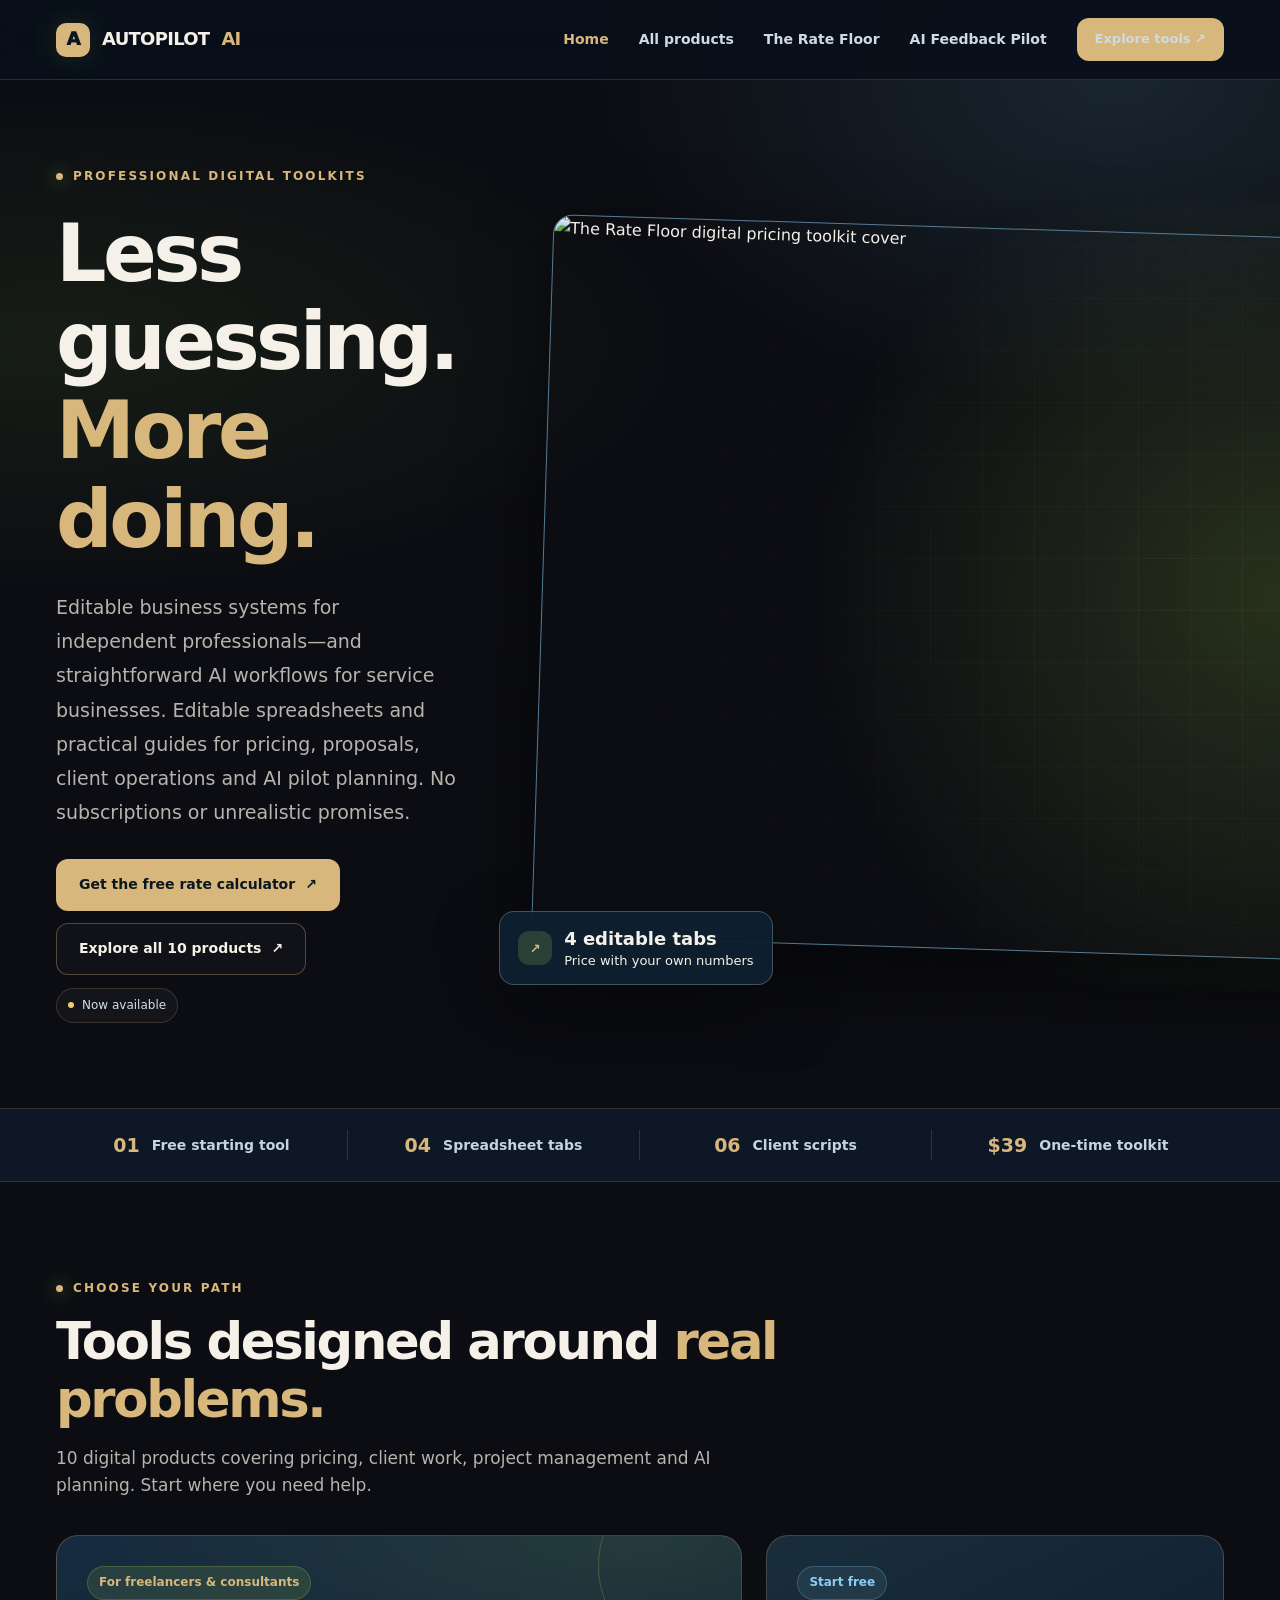
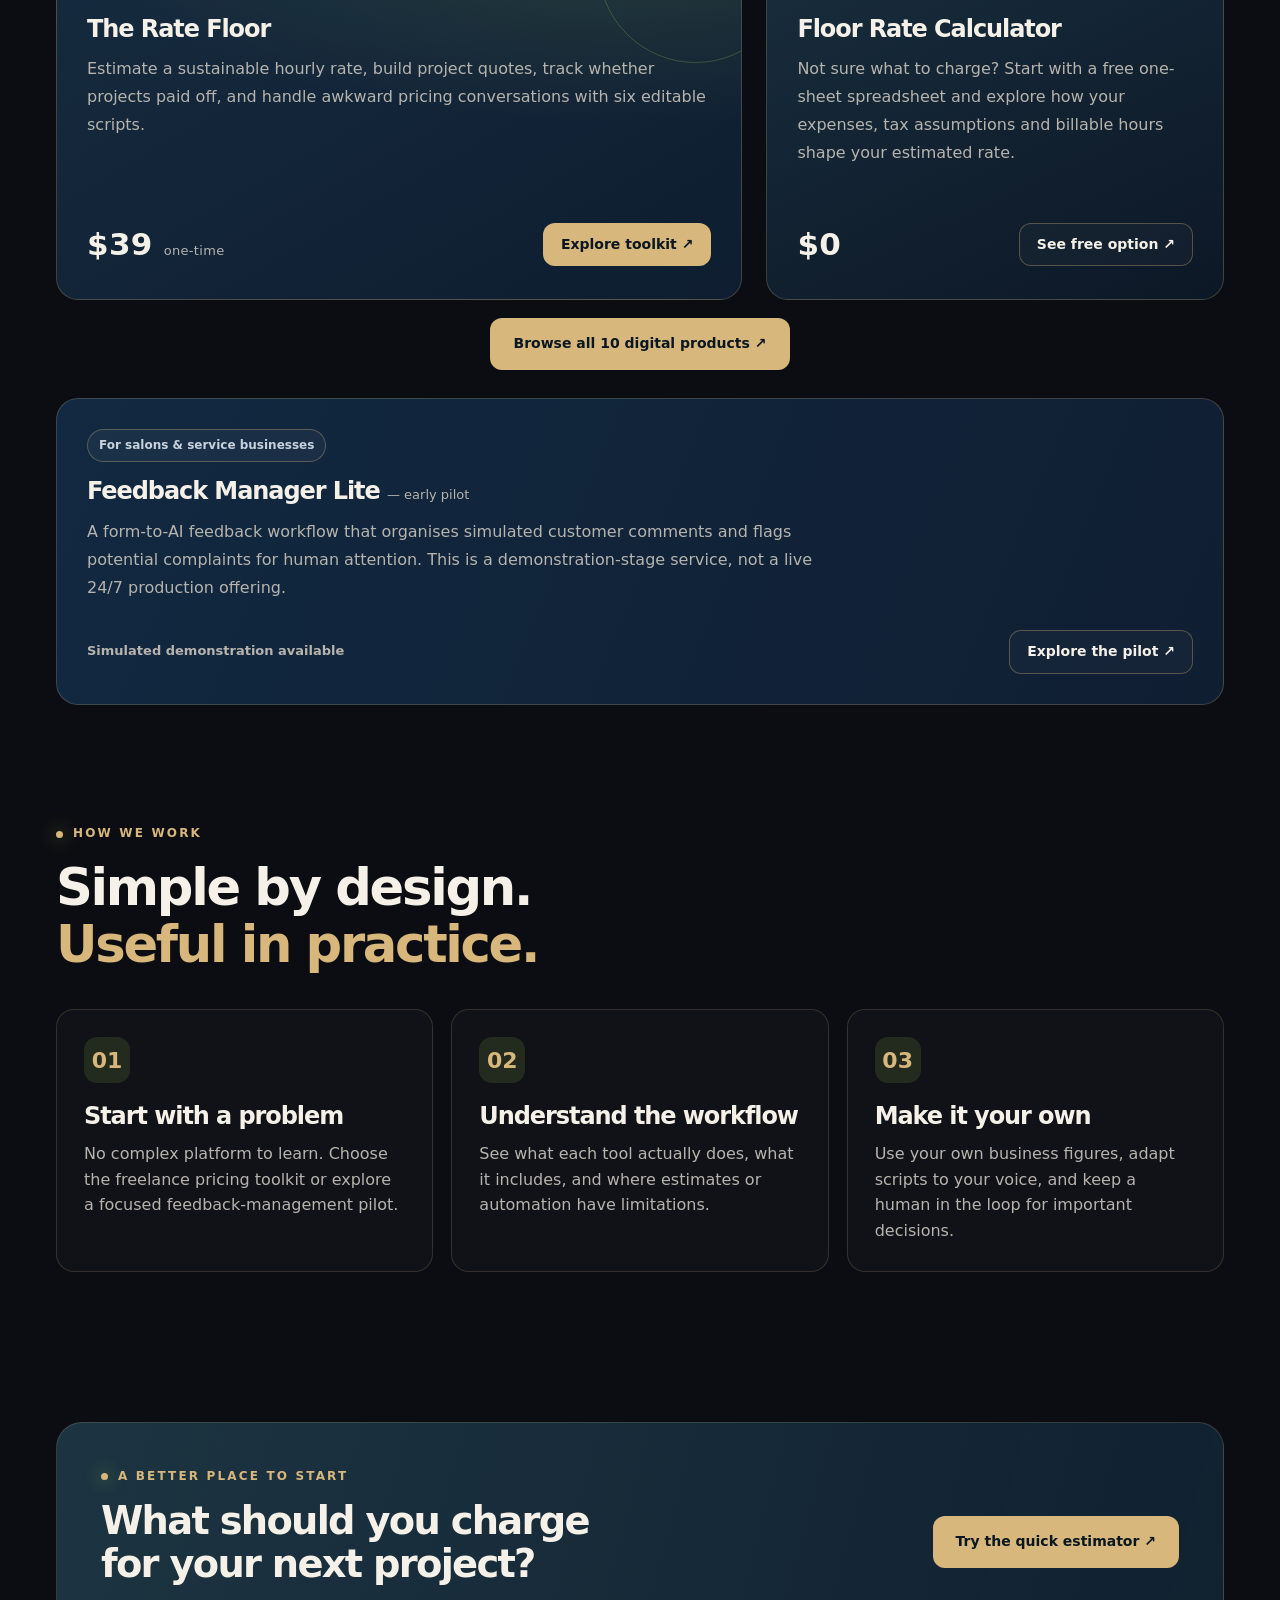
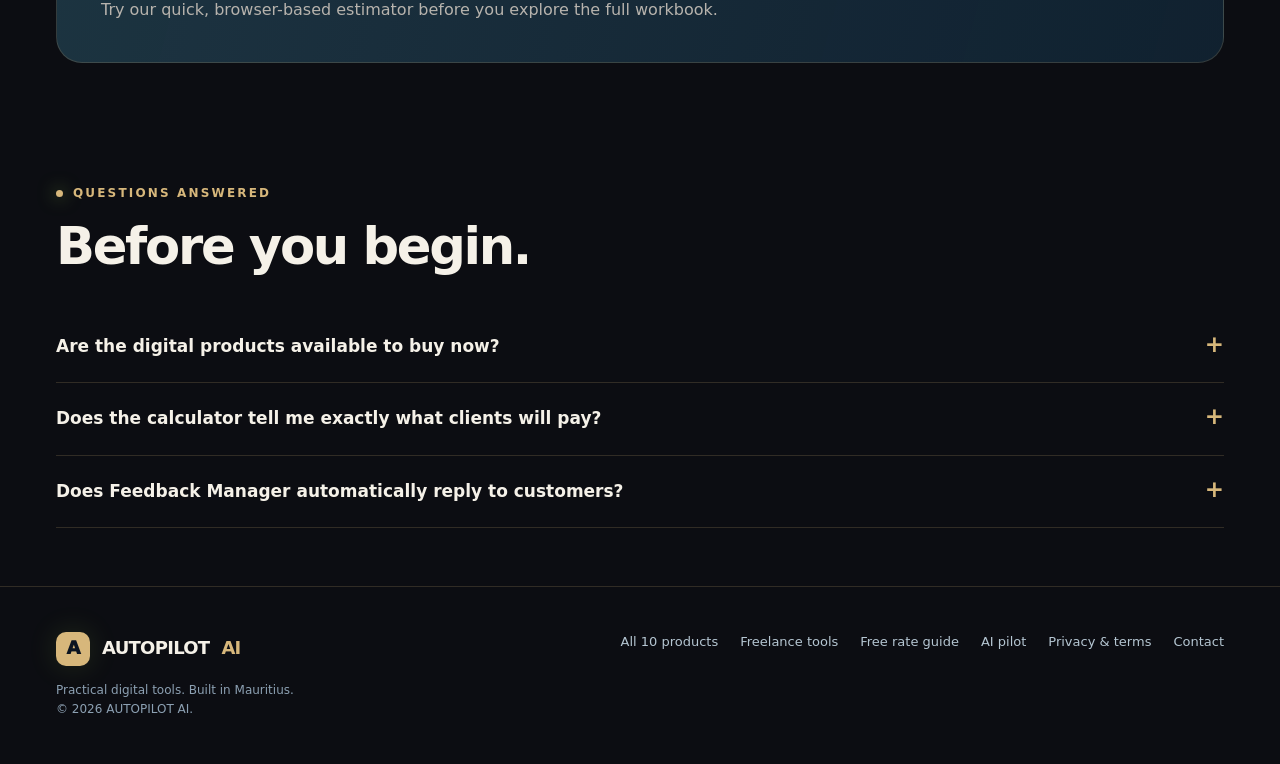
==== commit 15a534aa: "Kaizen: make free rate calculator primary homepage action" ====
--- a/index.html
+++ b/index.html
@@ -33,8 +33,8 @@
           <h1>Less guessing.<br><span class="lime">More doing.</span></h1>
           <p class="lead">Editable business systems for independent professionals—and straightforward AI workflows for service businesses. Editable spreadsheets and practical guides for pricing, proposals, client operations and AI pilot planning. No subscriptions or unrealistic promises.</p>
           <div class="button-row">
-            <a class="button button-primary" href="catalog.html">Explore all 10 products <span aria-hidden="true">↗</span></a>
-            <a class="button button-outline" href="https://suhailsonic4.gumroad.com/l/floor-rate-calculator?utm_source=autopilotai&amp;utm_medium=website&amp;utm_campaign=free_calculator_hero" target="_blank" rel="noopener noreferrer">Get the free rate calculator <span aria-hidden="true">↗</span></a>
+            <a class="button button-primary" href="https://suhailsonic4.gumroad.com/l/floor-rate-calculator?utm_source=autopilotai&amp;utm_medium=website&amp;utm_campaign=free_calculator_hero" target="_blank" rel="noopener noreferrer">Get the free rate calculator <span aria-hidden="true">↗</span></a>
+            <a class="button button-outline" href="catalog.html">Explore all 10 products <span aria-hidden="true">↗</span></a>
           </div>
           <p class="subnote"><span class="availability" data-shop-status>Available now · Gumroad checkout</span></p>
         </div>
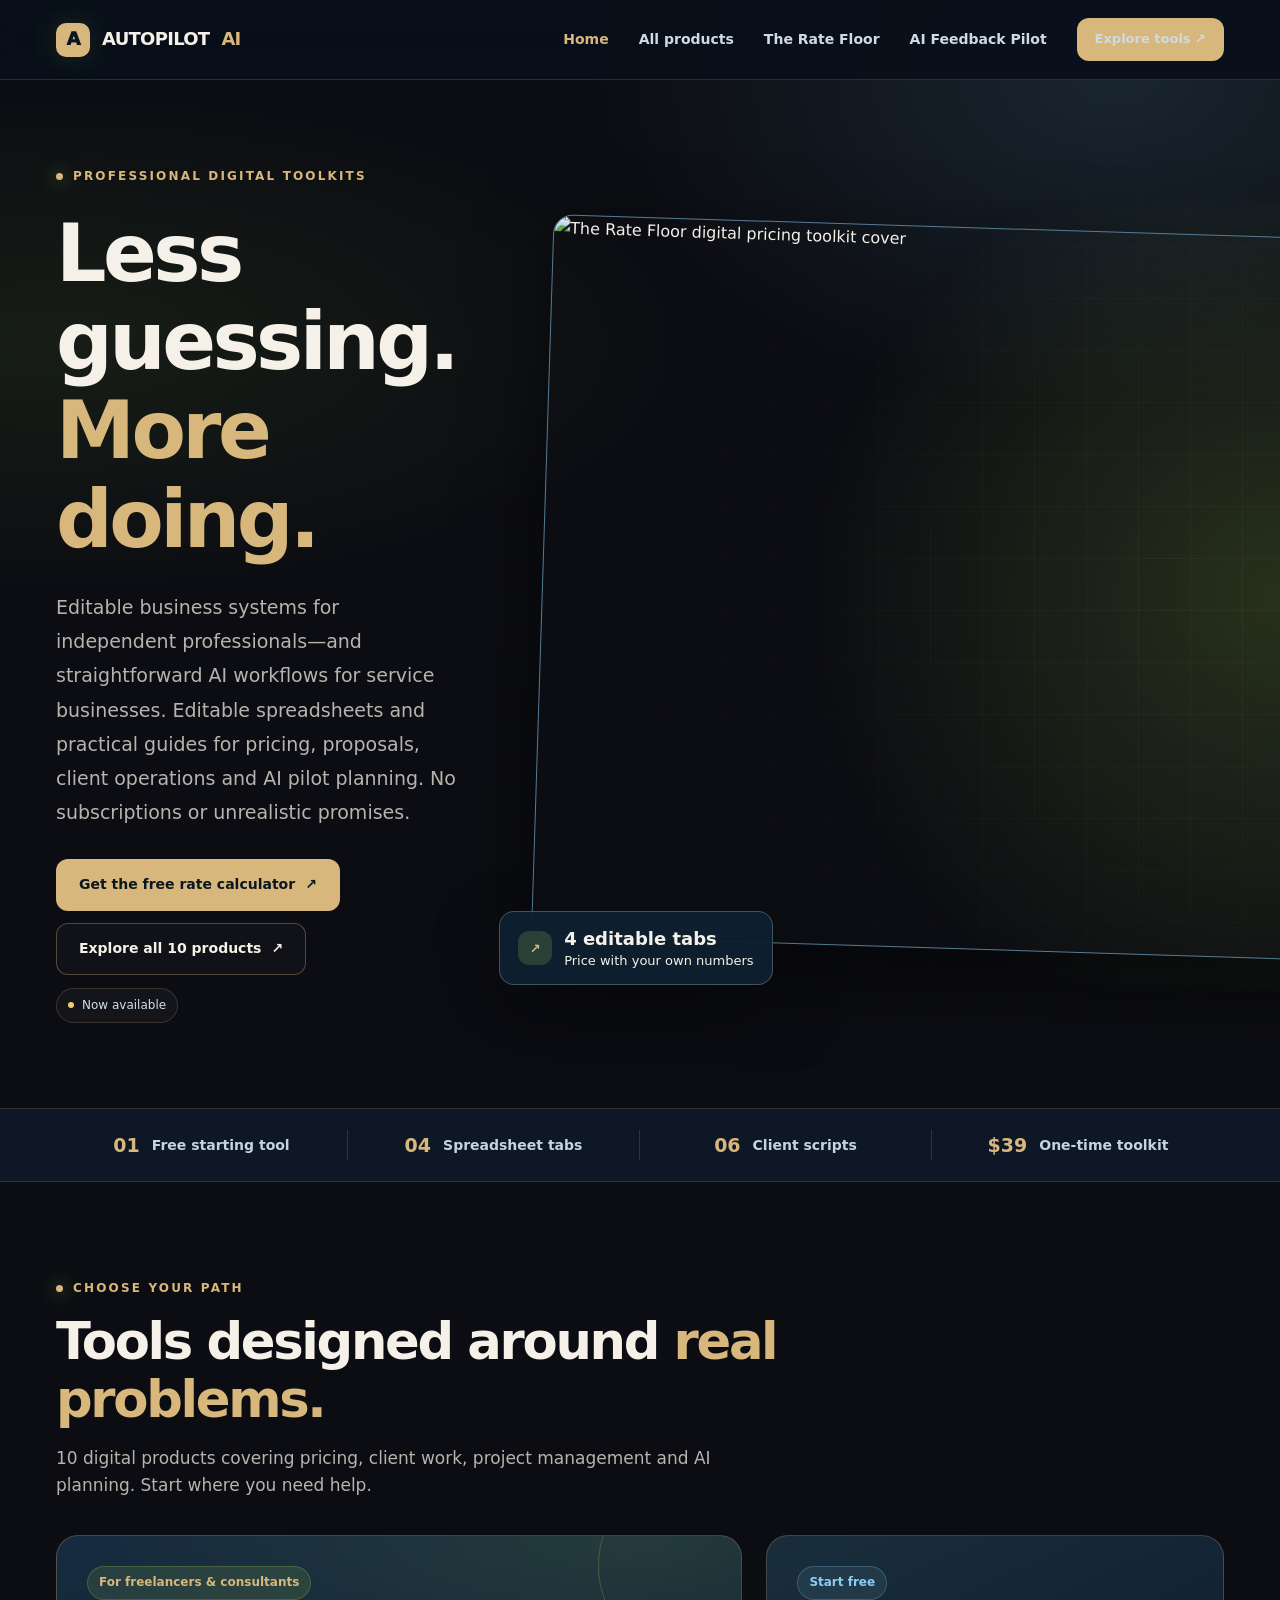
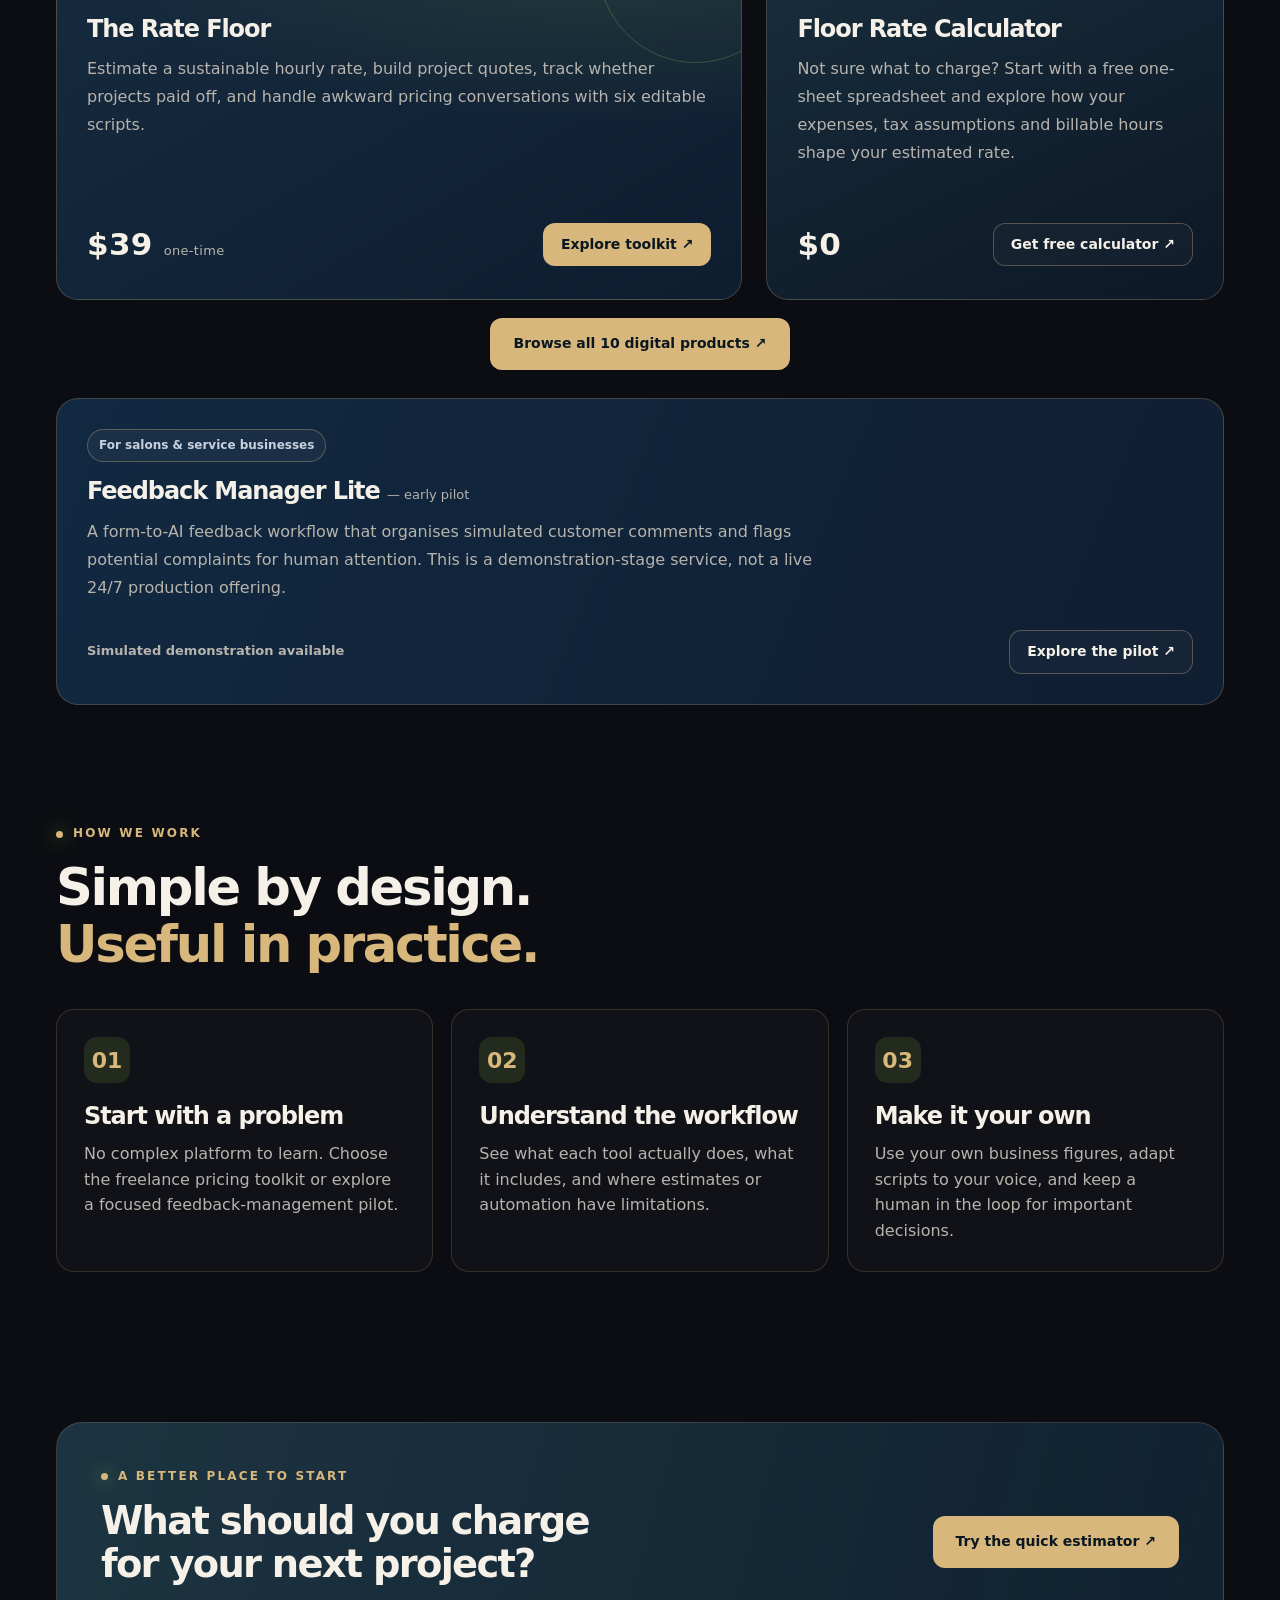
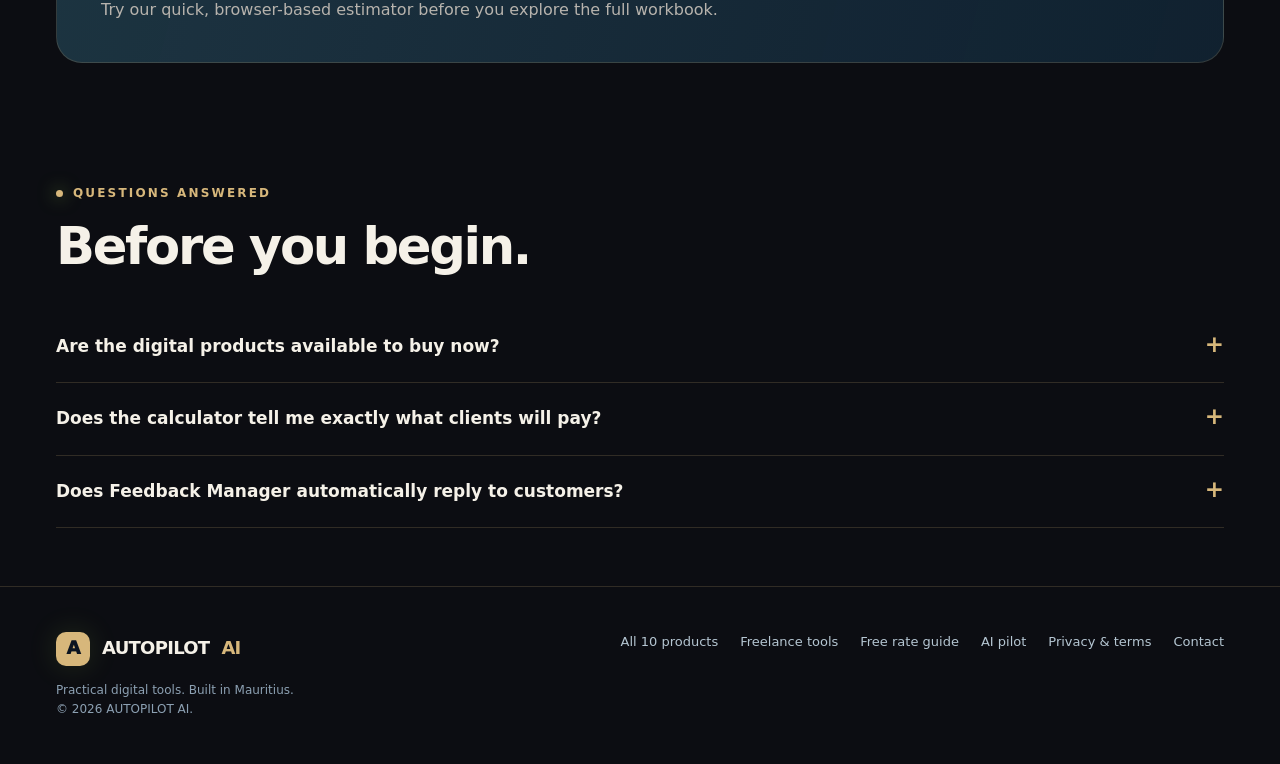
==== commit 6204c4f6: "Kaizen: link free calculator card directly to tracked Gumroad download" ====
--- a/index.html
+++ b/index.html
@@ -54,7 +54,7 @@
         <div class="section-heading"><span class="eyebrow">Choose your path</span><h2>Tools designed around <span class="lime">real problems.</span></h2><p>10 digital products covering pricing, client work, project management and AI planning. Start where you need help.</p></div>
         <div class="product-grid">
           <article class="product-card spotlight"><div class="corner-orb" aria-hidden="true"></div><span class="tag">For freelancers & consultants</span><h3>The Rate Floor</h3><p>Estimate a sustainable hourly rate, build project quotes, track whether projects paid off, and handle awkward pricing conversations with six editable scripts.</p><div class="card-bottom"><span class="price">$39 <span class="small muted" style="font-weight:500">one-time</span></span><a href="rate-floor.html" class="button button-primary button-sm">Explore toolkit ↗</a></div></article>
-          <article class="product-card"><span class="tag blue">Start free</span><h3>Floor Rate Calculator</h3><p>Not sure what to charge? Start with a free one-sheet spreadsheet and explore how your expenses, tax assumptions and billable hours shape your estimated rate.</p><div class="card-bottom"><span class="price">$0</span><a href="rate-floor.html#free-download" class="button button-outline button-sm">See free option ↗</a></div></article>
+          <article class="product-card"><span class="tag blue">Start free</span><h3>Floor Rate Calculator</h3><p>Not sure what to charge? Start with a free one-sheet spreadsheet and explore how your expenses, tax assumptions and billable hours shape your estimated rate.</p><div class="card-bottom"><span class="price">$0</span><a href="https://suhailsonic4.gumroad.com/l/floor-rate-calculator?utm_source=autopilotai&amp;utm_medium=website&amp;utm_campaign=free_calculator_card" class="button button-outline button-sm" target="_blank" rel="noopener noreferrer">Get free calculator ↗</a></div></article>
         </div>
         <div class="spacer-18"></div>
         <p style="text-align:center;margin-bottom:28px"><a class="button button-primary" href="catalog.html">Browse all 10 digital products ↗</a></p>
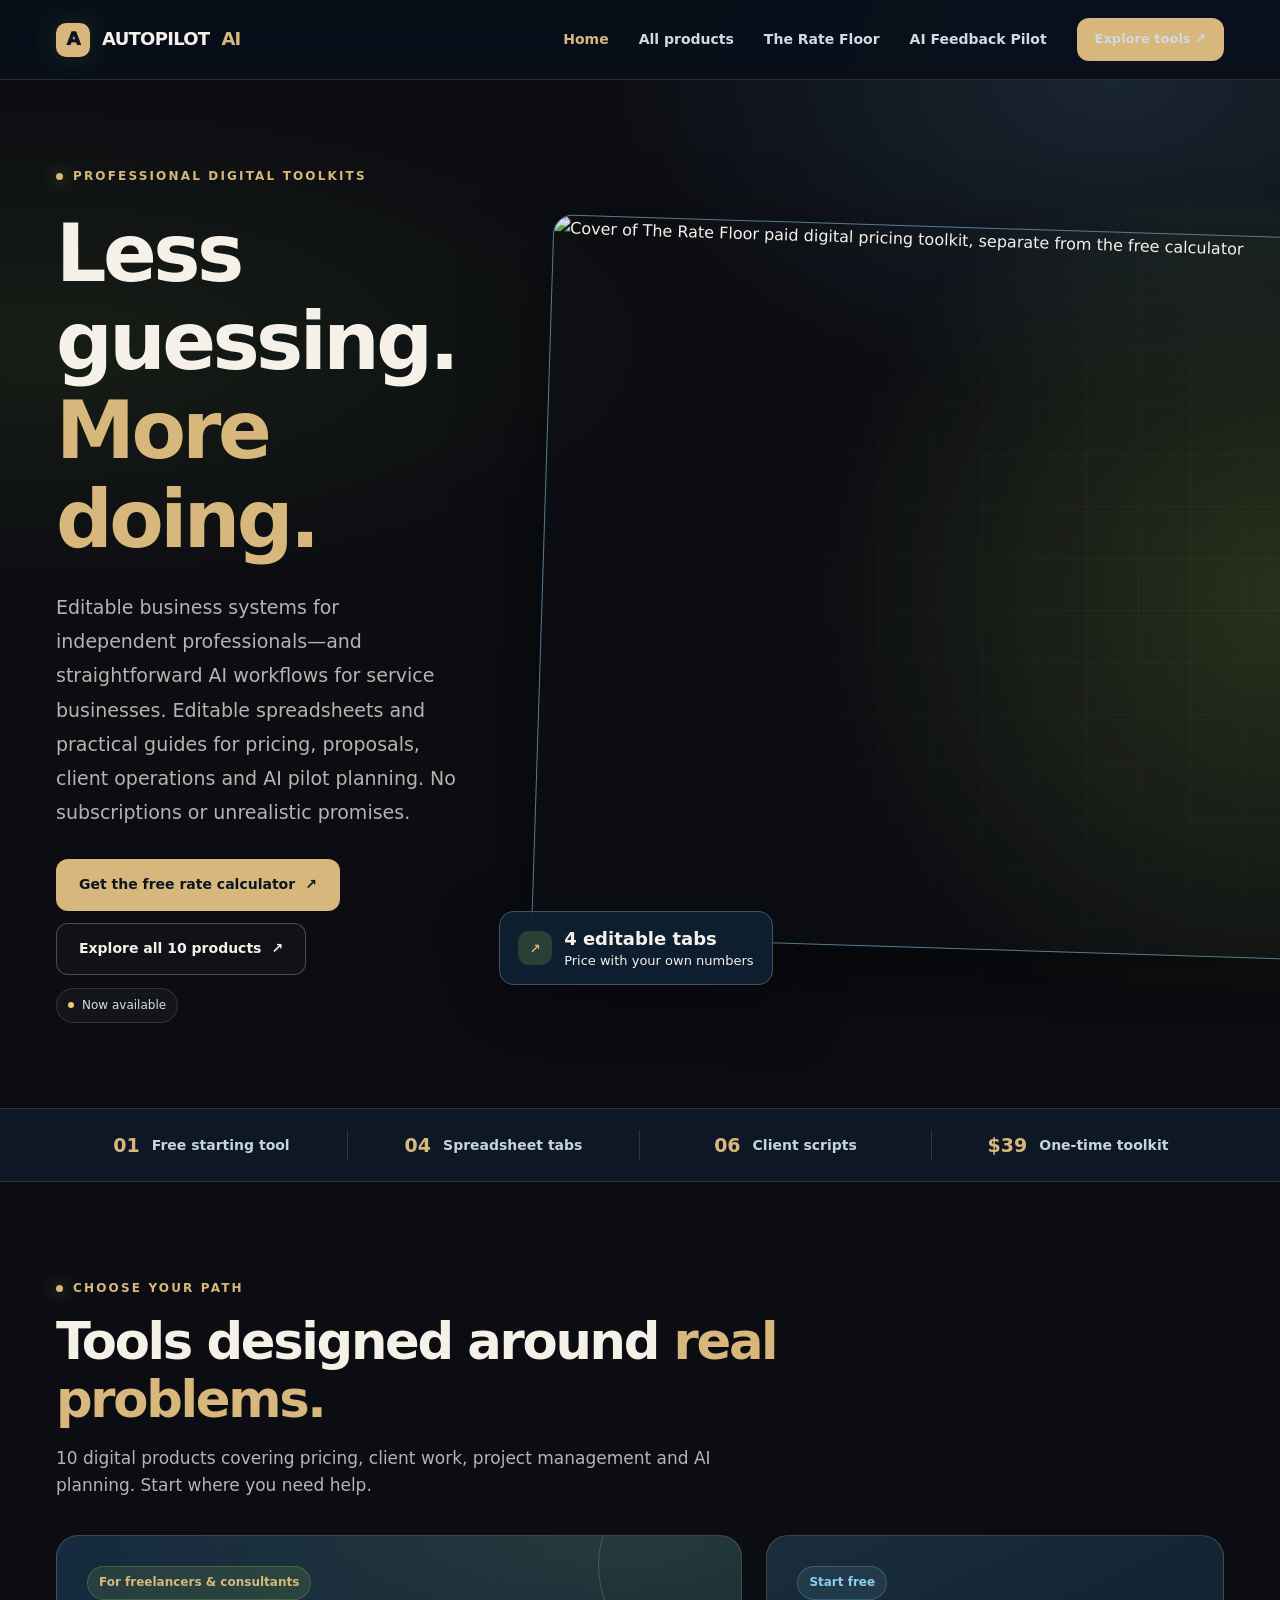
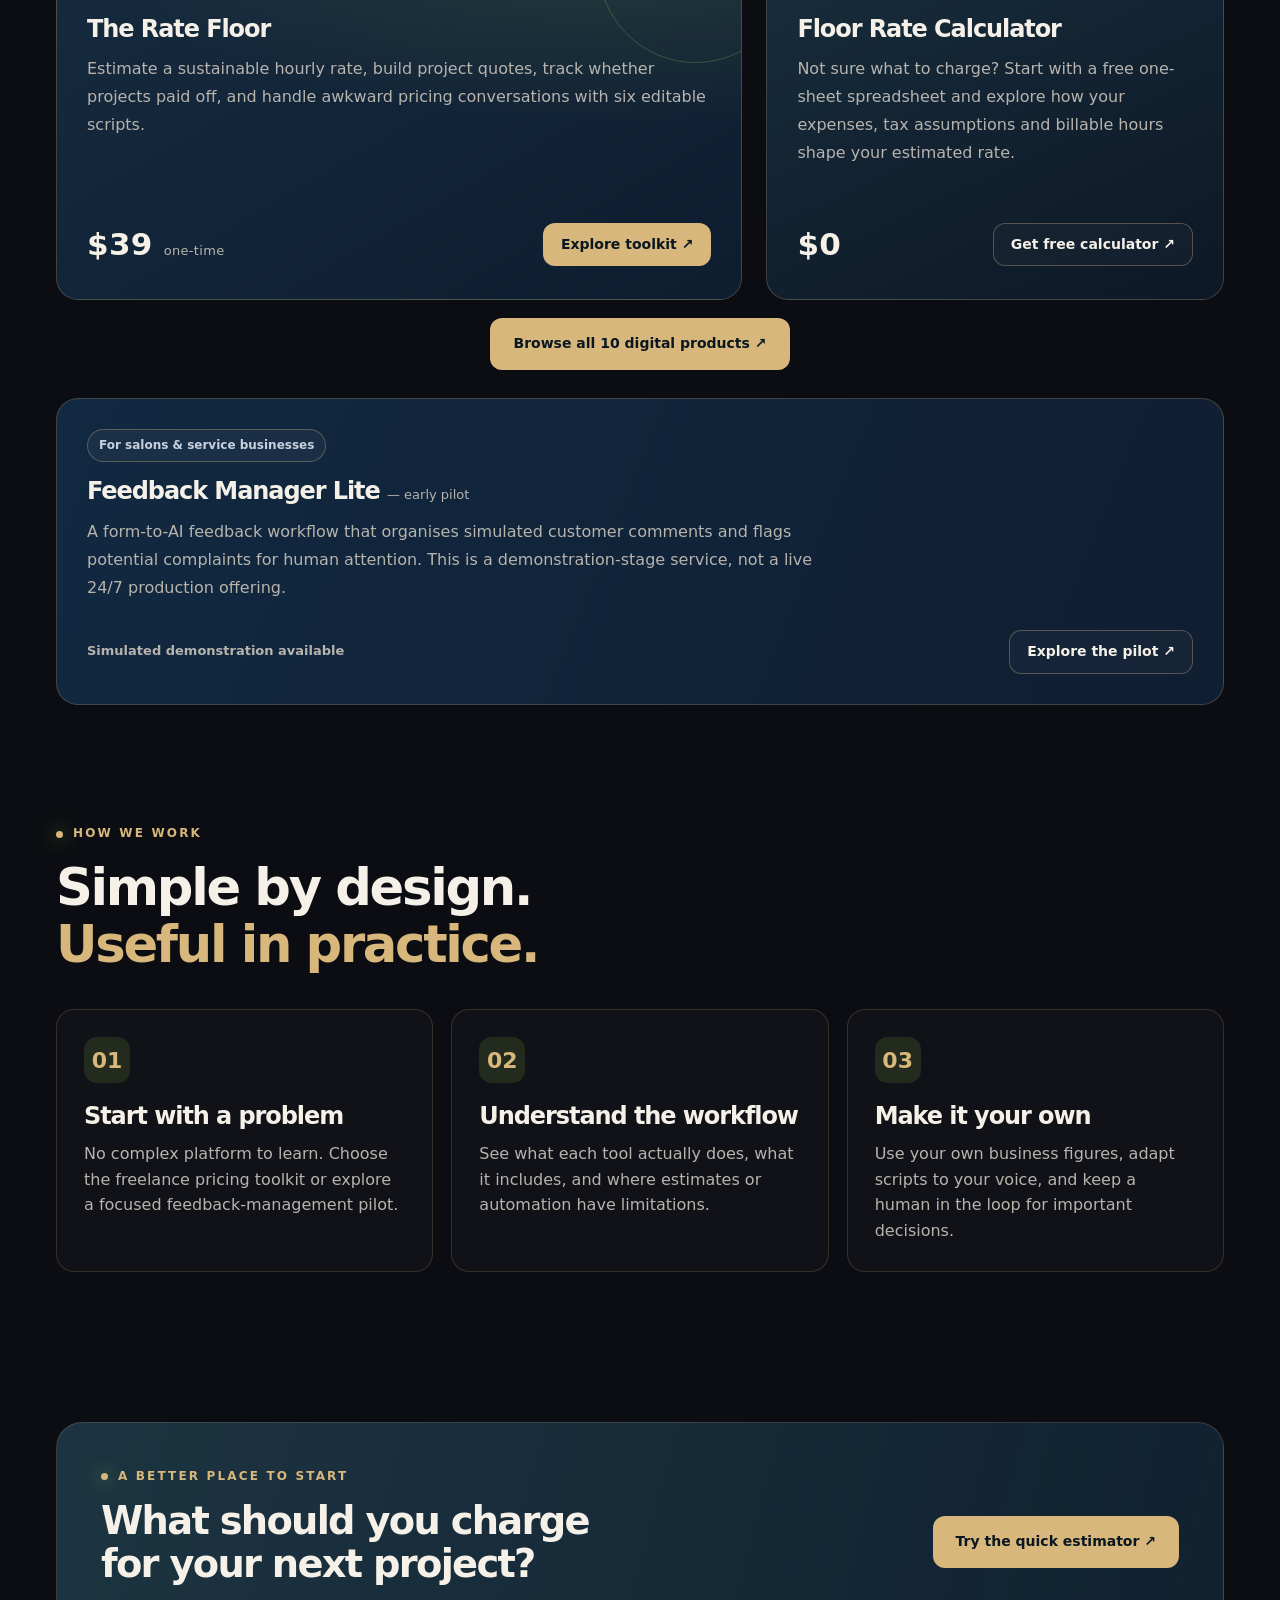
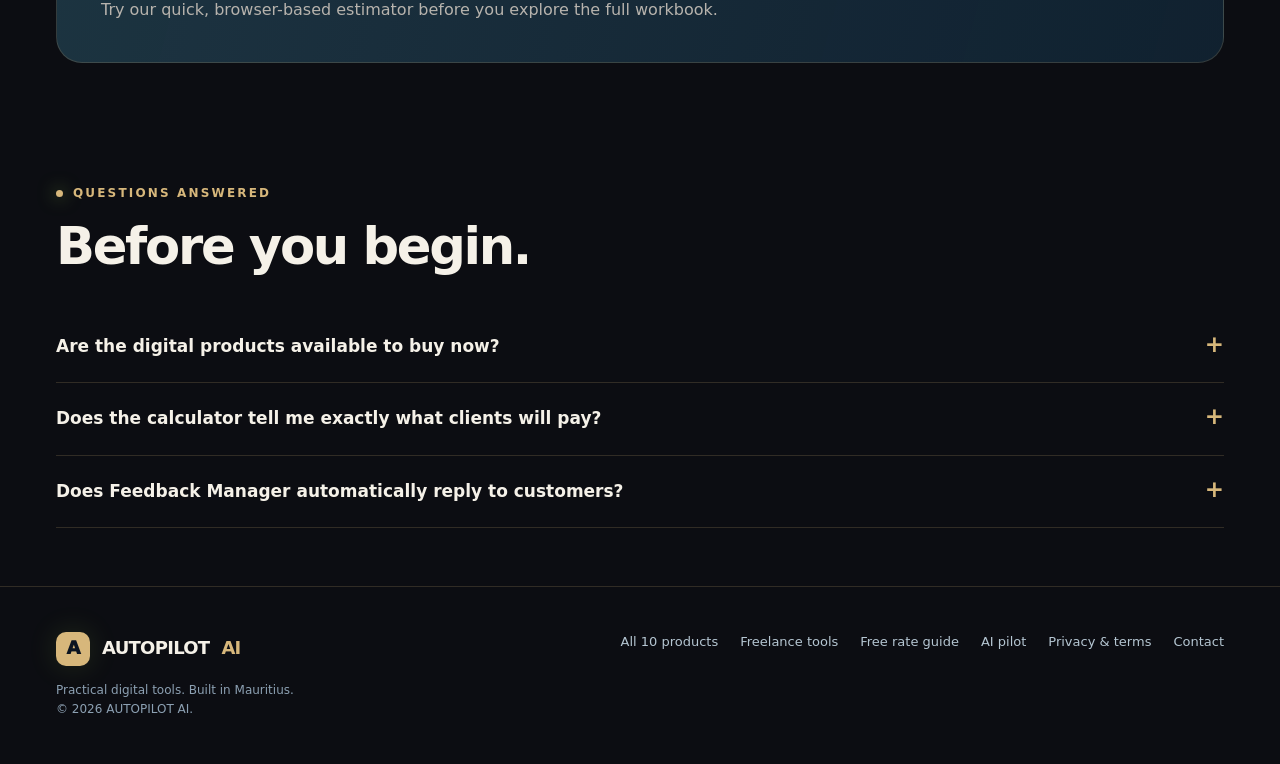
==== commit eaaebd93: "Clarify free calculator versus paid toolkit in homepage hero" ====
--- a/index.html
+++ b/index.html
@@ -36,11 +36,11 @@
             <a class="button button-primary" href="https://suhailsonic4.gumroad.com/l/floor-rate-calculator?utm_source=autopilotai&amp;utm_medium=website&amp;utm_campaign=free_calculator_hero" target="_blank" rel="noopener noreferrer">Get the free rate calculator <span aria-hidden="true">↗</span></a>
             <a class="button button-outline" href="catalog.html">Explore all 10 products <span aria-hidden="true">↗</span></a>
           </div>
-          <p class="subnote"><span class="availability" data-shop-status>Available now · Gumroad checkout</span></p>
+          <p class="subnote"><span class="availability" data-shop-status>Free calculator on Gumroad · paid toolkit shown in preview is a separate product</span></p>
         </div>
-        <div class="hero-visual" aria-label="The Rate Floor product preview">
+        <div class="hero-visual" aria-label="Preview of the separate paid Rate Floor toolkit">
           <div class="visual-halo" aria-hidden="true"></div><div class="visual-grid" aria-hidden="true"></div>
-          <div class="product-art"><img src="https://public-files.gumroad.com/9pat2enwmlwubpyuks0jd1e34m5k" alt="The Rate Floor digital pricing toolkit cover" width="1280" height="720"></div>
+          <div class="product-art"><img src="https://public-files.gumroad.com/9pat2enwmlwubpyuks0jd1e34m5k" alt="Cover of The Rate Floor paid digital pricing toolkit, separate from the free calculator" width="1280" height="720"></div>
           <div class="float-tag float-tag-one"><span class="mini-symbol" aria-hidden="true">↗</span><span><strong>4 editable tabs</strong>Price with your own numbers</span></div>
           <div class="float-tag float-tag-two"><span class="mini-symbol" aria-hidden="true">✦</span><span><strong>6 client scripts</strong>Ready to customise</span></div>
         </div>
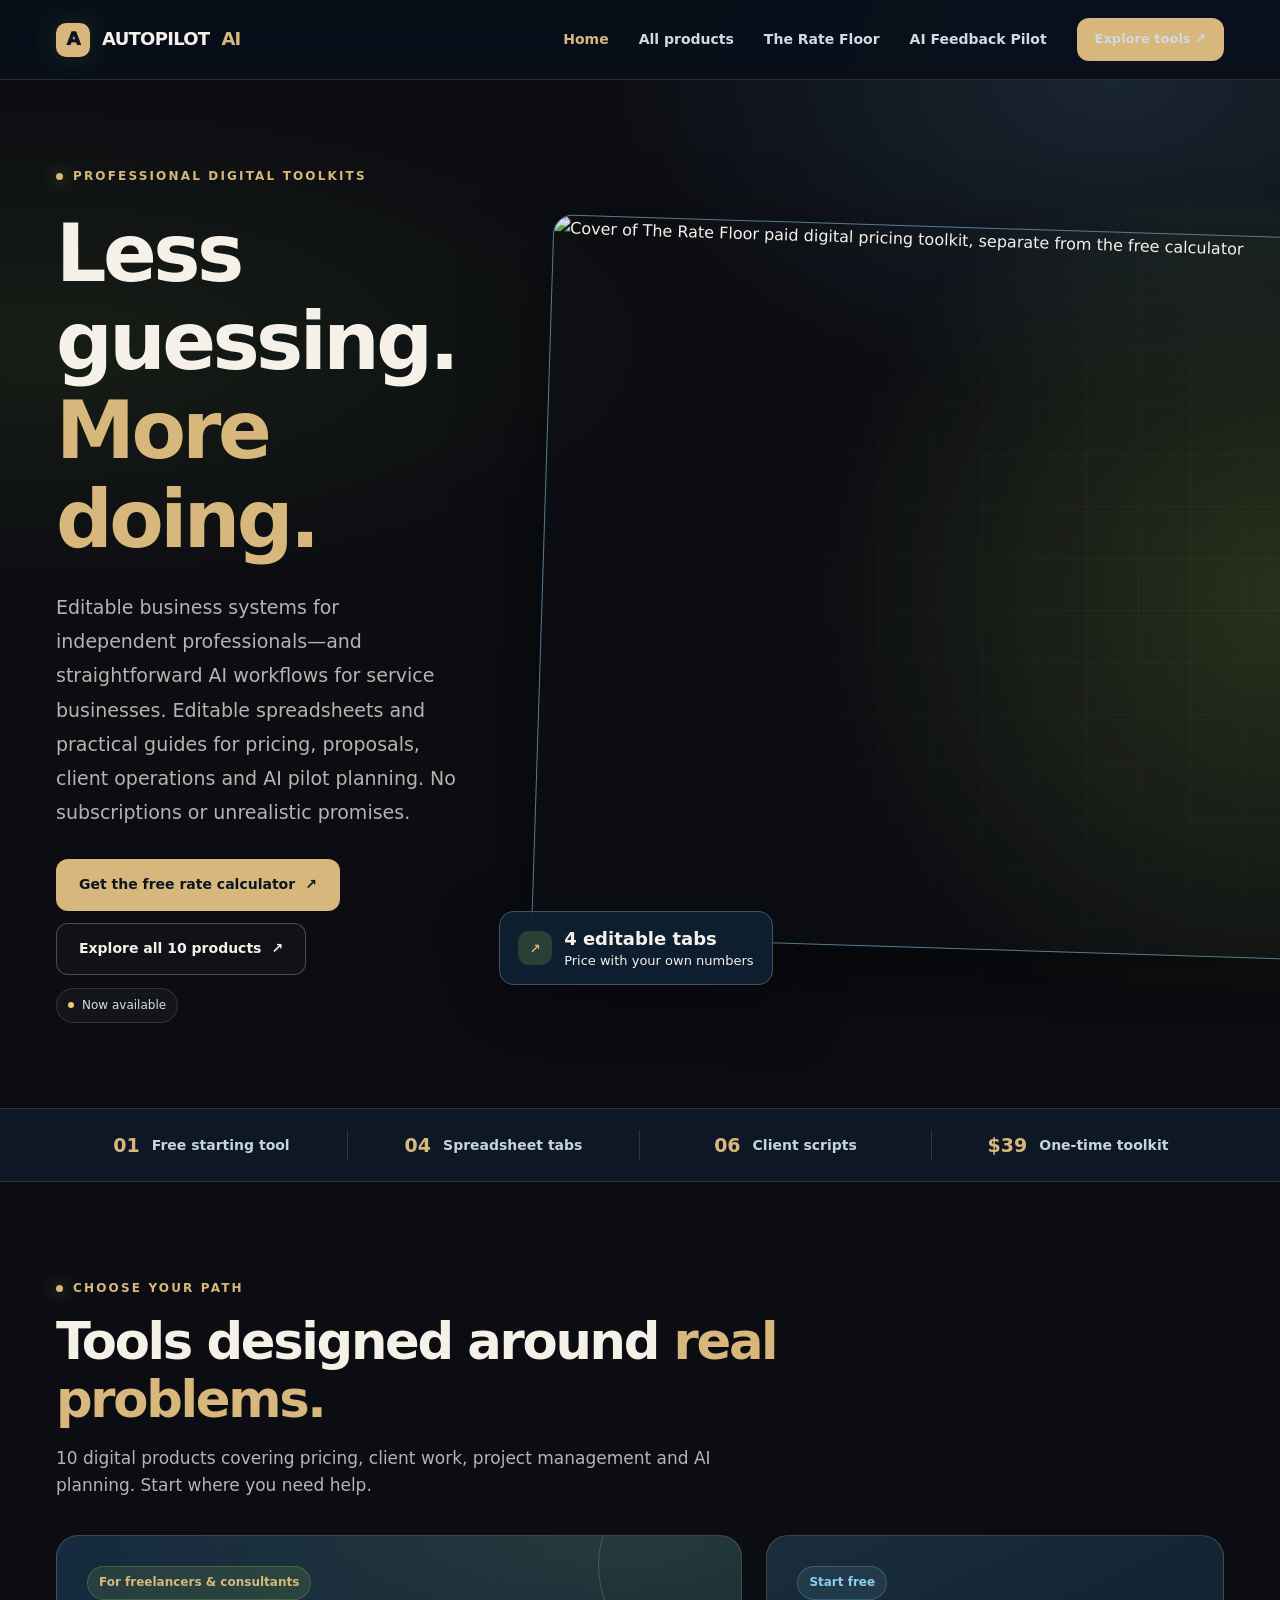
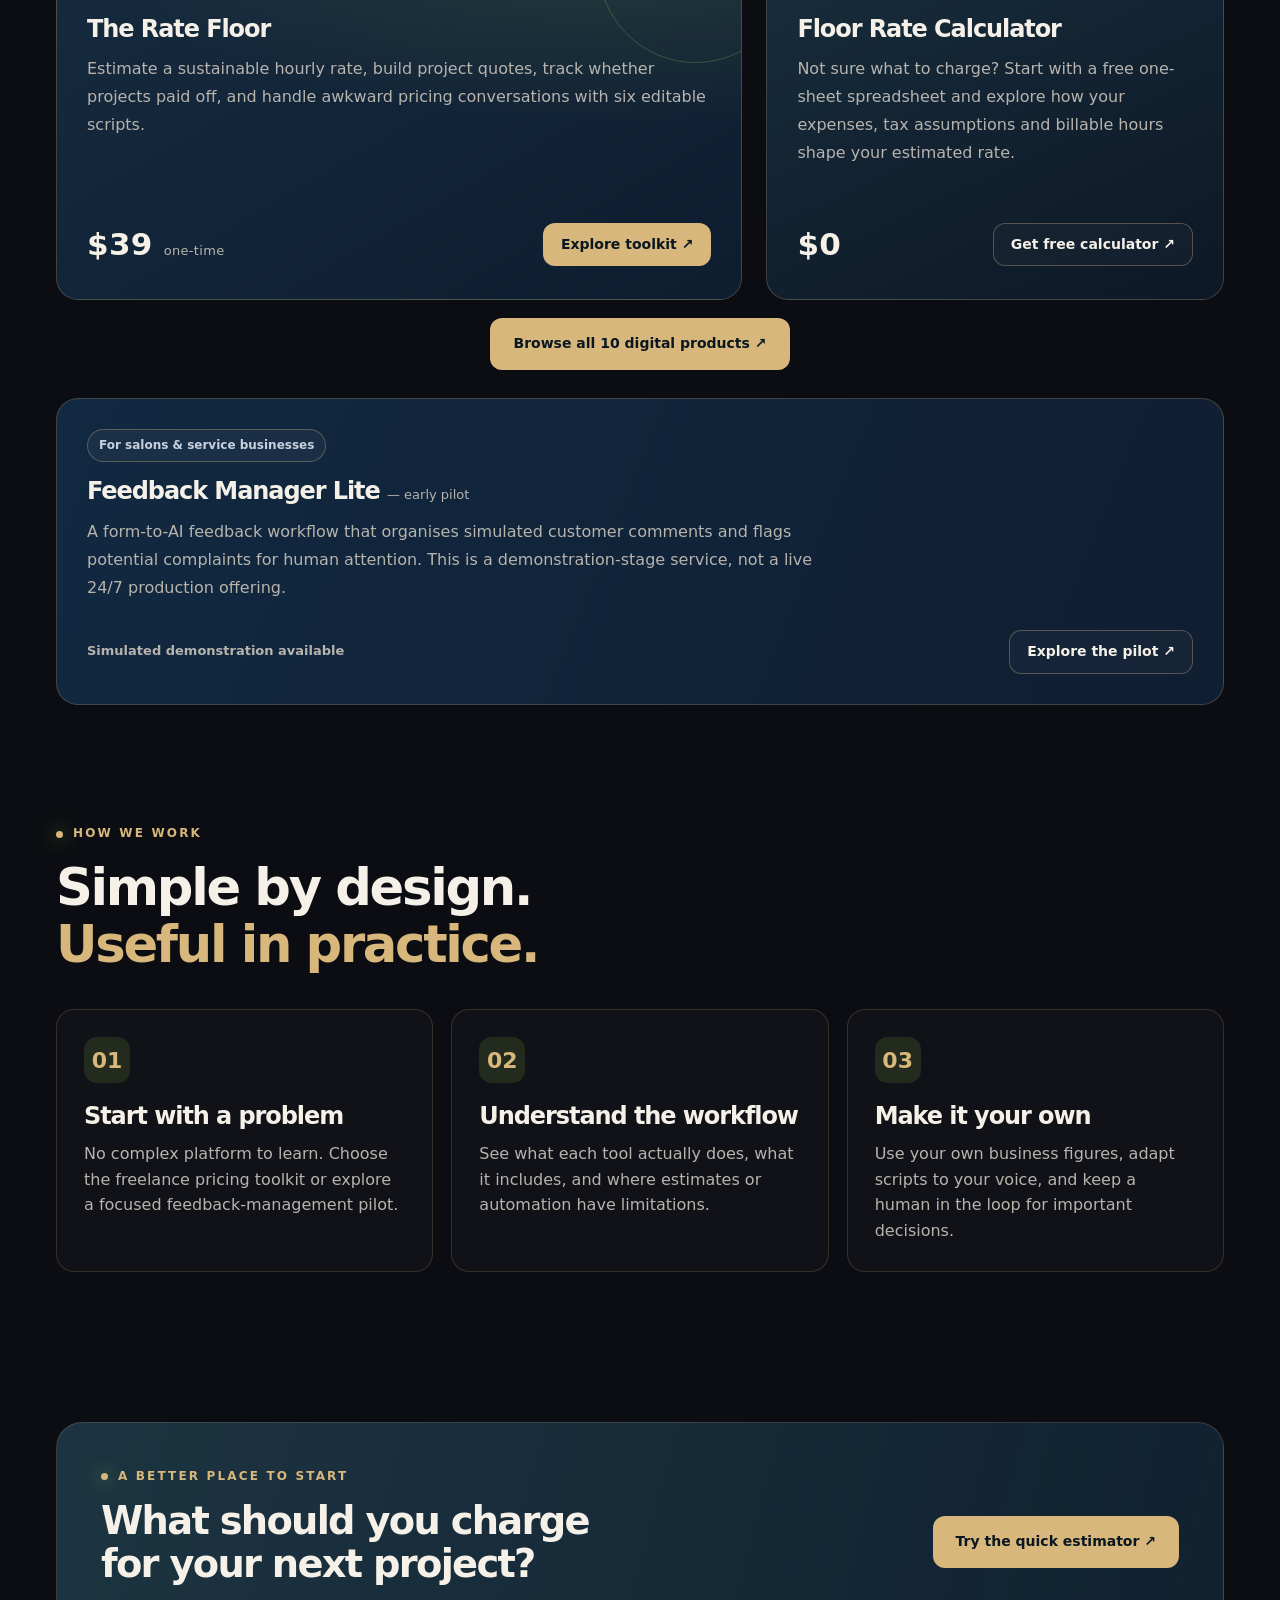
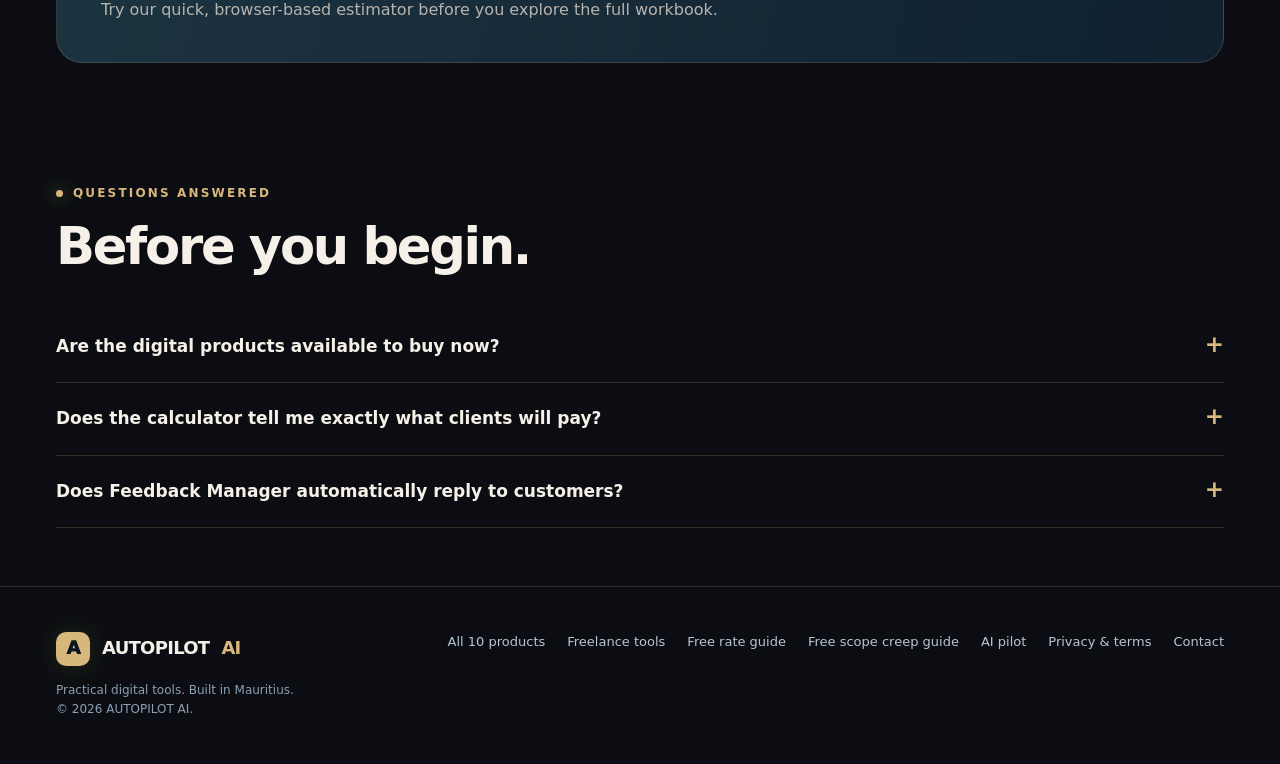
==== commit 1cd45665: "Kaizen: expose existing free scope-creep guide in homepage navigation footer" ====
--- a/index.html
+++ b/index.html
@@ -77,6 +77,6 @@
       <details class="qa"><summary>Does Feedback Manager automatically reply to customers?</summary><p>No. The early pilot categorises feedback and flags comments for a business owner to review. It does not respond to customers or guarantee round-the-clock operation.</p></details>
     </div></section>
   </main>
-  <footer class="footer"><div class="container footer-row"><div><a class="logo" href="index.html"><span class="logo-symbol" aria-hidden="true">A</span>AUTOPILOT<span class="lime">AI</span></a><p>Practical digital tools. Built in Mauritius.<br>© <span class="year" data-year>2026</span> AUTOPILOT AI.</p></div><div class="footer-nav"><a href="catalog.html">All 10 products</a><a href="rate-floor.html">Freelance tools</a><a href="freelance-hourly-rate-guide.html">Free rate guide</a><a href="feedback-manager.html">AI pilot</a><a href="privacy.html">Privacy & terms</a><a href="mailto:suhailsunder@gmail.com?subject=AUTOPILOT%20AI%20enquiry" data-contact-email data-email-subject="AUTOPILOT AI enquiry">Contact</a></div></div></footer>
+  <footer class="footer"><div class="container footer-row"><div><a class="logo" href="index.html"><span class="logo-symbol" aria-hidden="true">A</span>AUTOPILOT<span class="lime">AI</span></a><p>Practical digital tools. Built in Mauritius.<br>© <span class="year" data-year>2026</span> AUTOPILOT AI.</p></div><div class="footer-nav"><a href="catalog.html">All 10 products</a><a href="rate-floor.html">Freelance tools</a><a href="freelance-hourly-rate-guide.html">Free rate guide</a><a href="scope-creep-guide.html">Free scope creep guide</a><a href="feedback-manager.html">AI pilot</a><a href="privacy.html">Privacy & terms</a><a href="mailto:suhailsunder@gmail.com?subject=AUTOPILOT%20AI%20enquiry" data-contact-email data-email-subject="AUTOPILOT AI enquiry">Contact</a></div></div></footer>
 </body>
 </html>
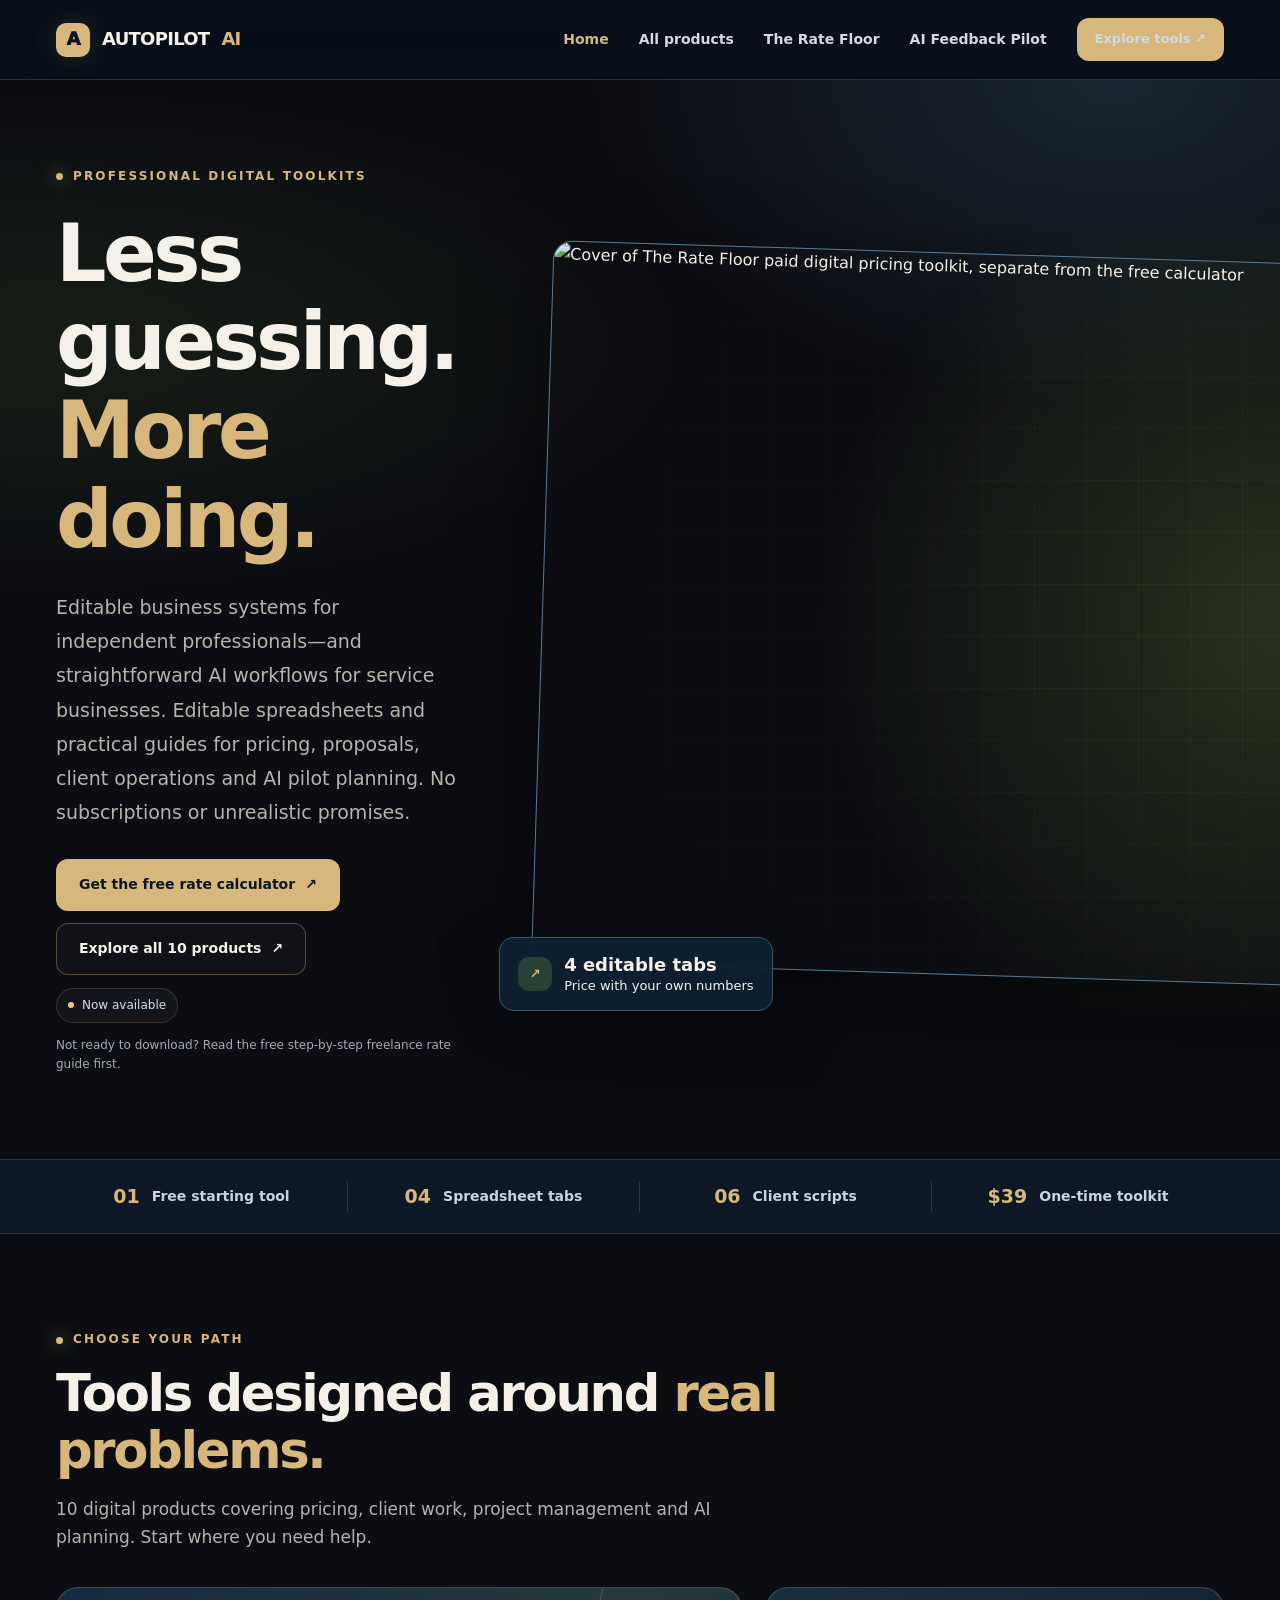
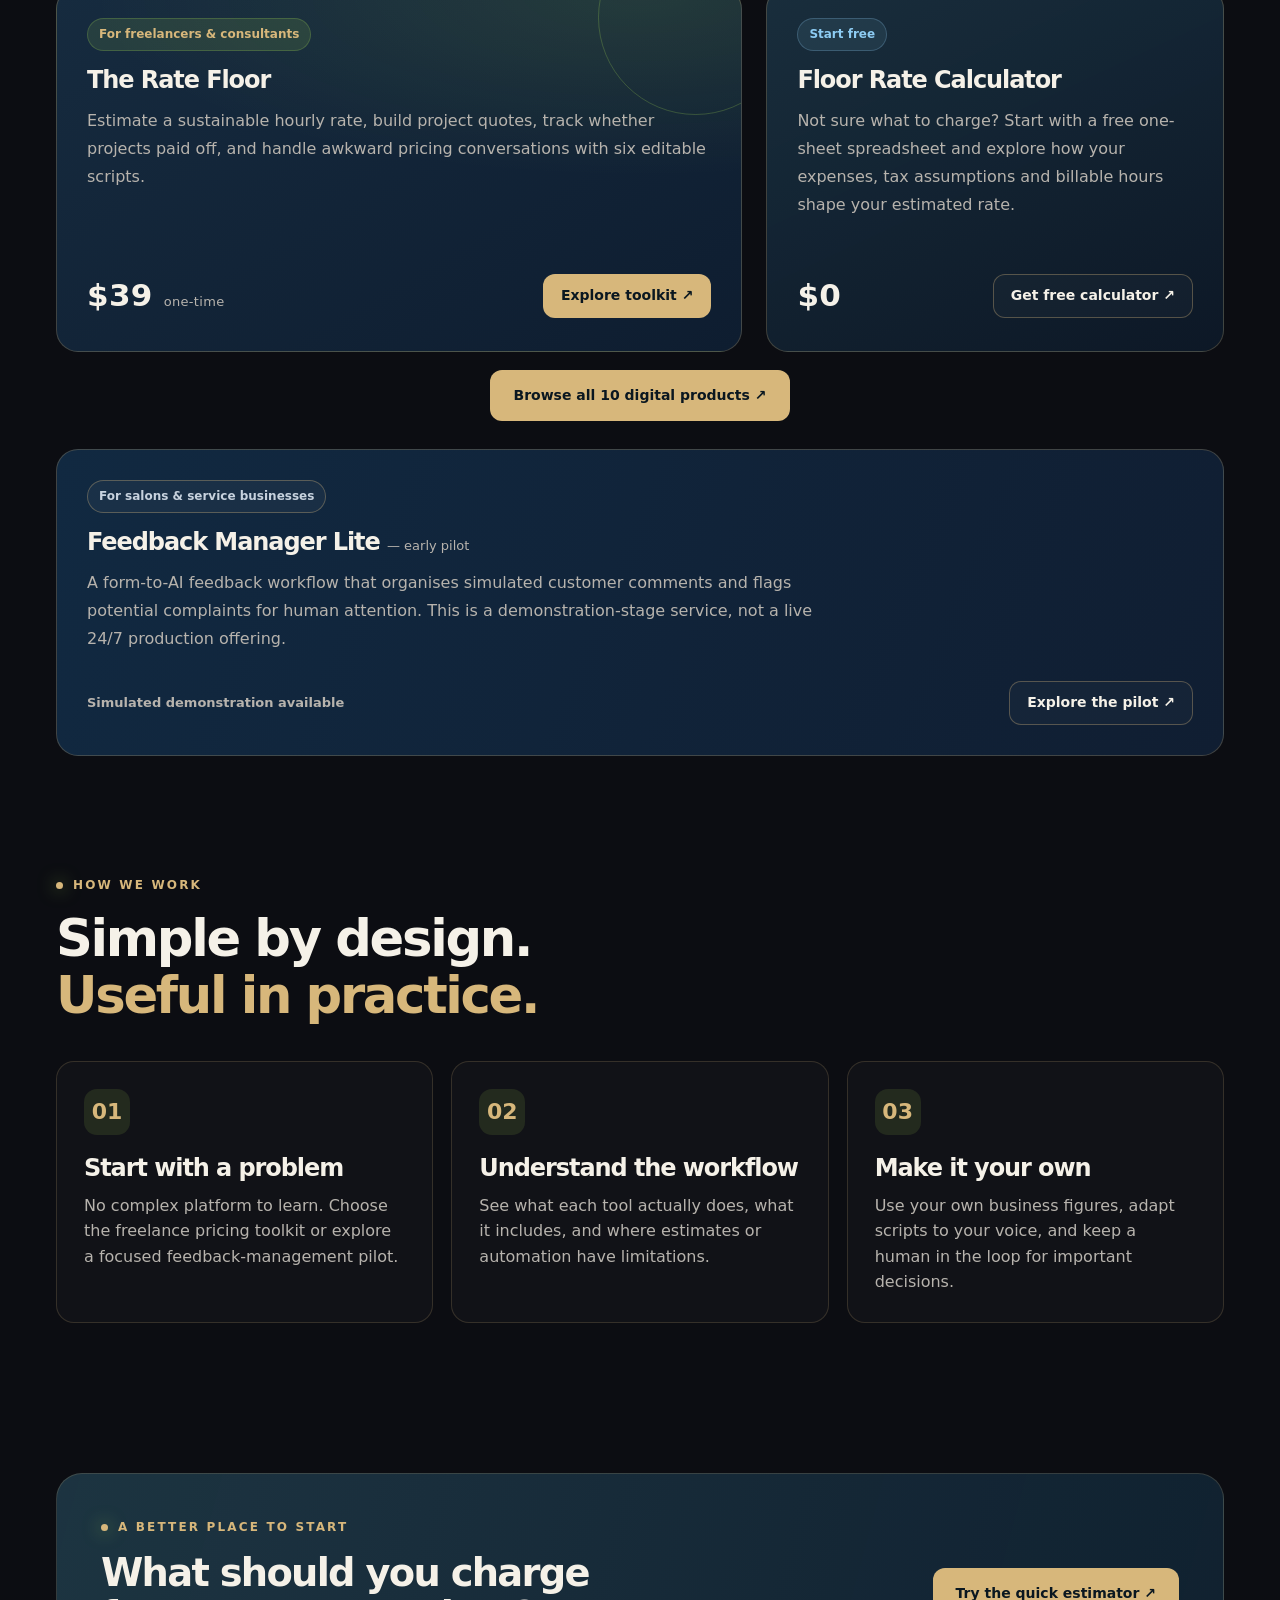
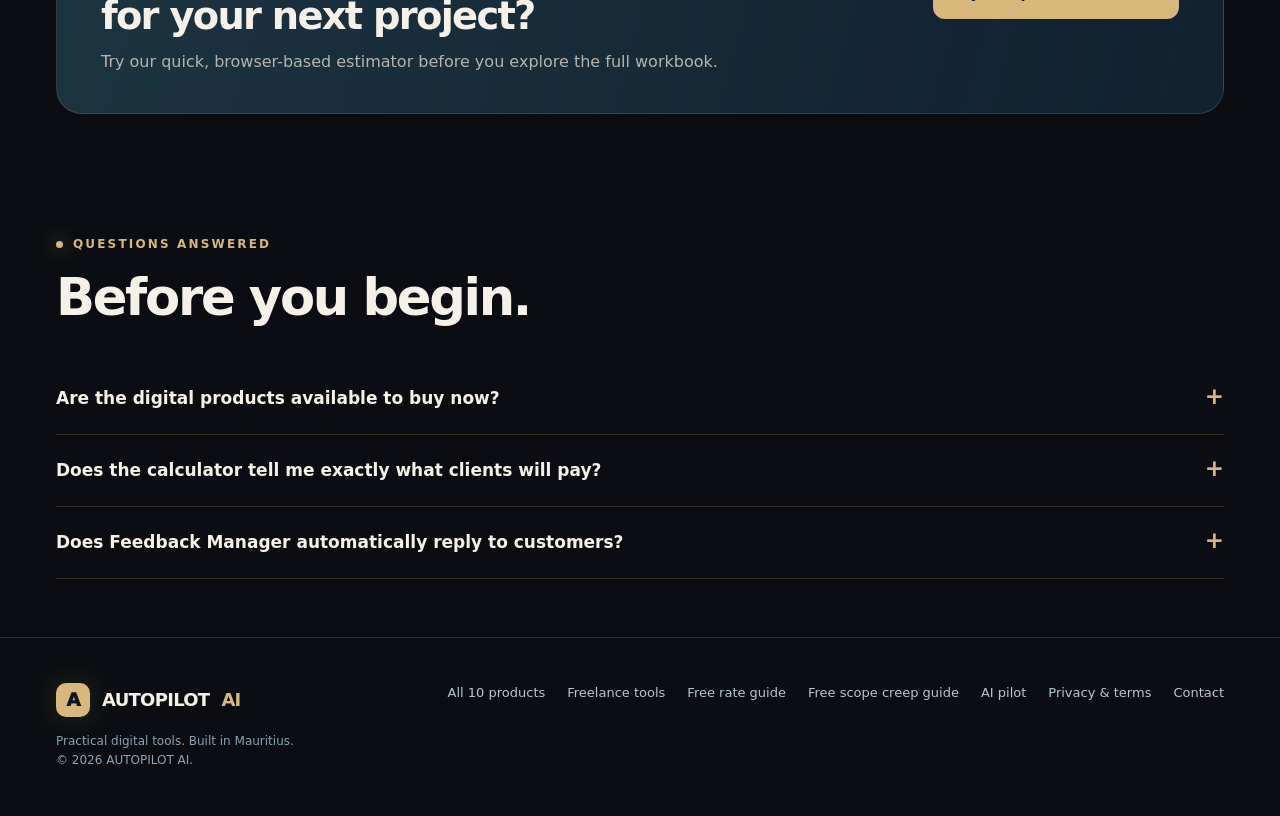
==== commit eb636c9a: "Kaizen: surface existing free pricing guide beside calculator hero CTA" ====
--- a/index.html
+++ b/index.html
@@ -37,6 +37,7 @@
             <a class="button button-outline" href="catalog.html">Explore all 10 products <span aria-hidden="true">↗</span></a>
           </div>
           <p class="subnote"><span class="availability" data-shop-status>Free calculator on Gumroad · paid toolkit shown in preview is a separate product</span></p>
+          <p class="subnote">Not ready to download? <a href="freelance-hourly-rate-guide.html">Read the free step-by-step freelance rate guide</a> first.</p>
         </div>
         <div class="hero-visual" aria-label="Preview of the separate paid Rate Floor toolkit">
           <div class="visual-halo" aria-hidden="true"></div><div class="visual-grid" aria-hidden="true"></div>
